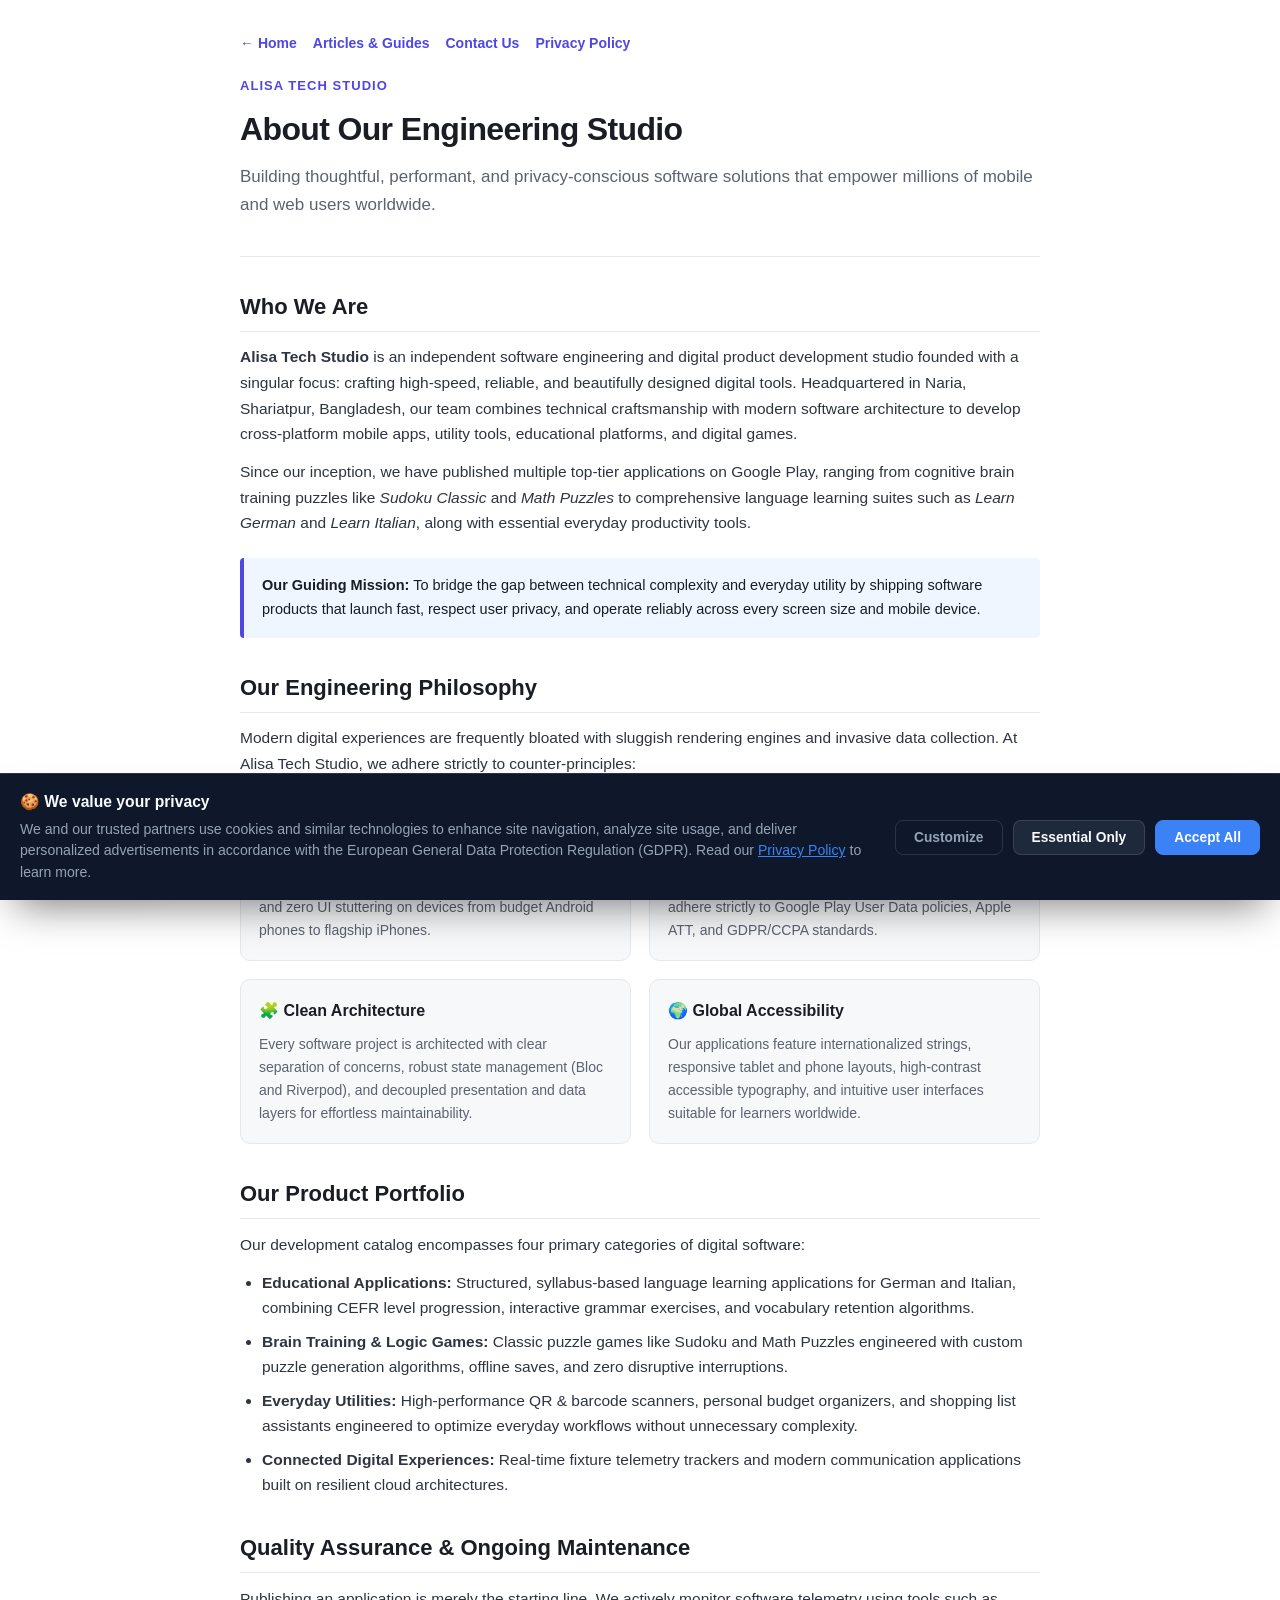
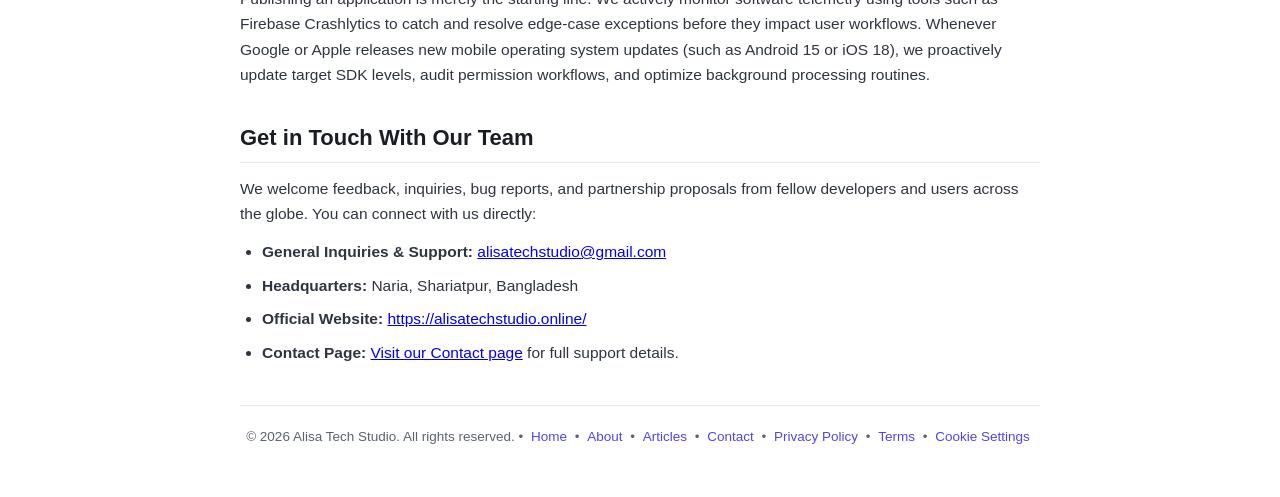
==== about.html @ e1cb628a "fix(consent): unify GDPR cookie consent banner across all pages and remove legacy inline banner" ====
<!DOCTYPE html>
<html lang="en">
<head>
<meta charset="UTF-8">
<meta name="viewport" content="width=device-width, initial-scale=1.0">
<meta name="google-adsense-account" content="ca-pub-2862340185854650">

<!-- Primary SEO Meta Tags -->
<title>About Us | Alisa Tech Studio - Mobile App & Software Engineering</title>
<meta name="title" content="About Us | Alisa Tech Studio - Mobile App & Software Engineering">
<meta name="description" content="Learn about Alisa Tech Studio, our mission, engineering philosophy, and the team building high-performance Flutter mobile apps, games, and web software.">
<meta name="keywords" content="Alisa Tech Studio, About Alisa Tech Studio, mobile app developers, Flutter engineering, software development company, app development team">
<meta name="author" content="Alisa Tech Studio">
<meta name="robots" content="index, follow">
<link rel="canonical" href="https://alisatechstudio.online/about.html">
<link rel="icon" href="/favicon.ico" sizes="48x48">
<link rel="icon" type="image/png" sizes="48x48" href="/favicon-48x48.png">
<link rel="icon" type="image/png" sizes="192x192" href="/assets/icons/site-icon-192.png">
<link rel="icon" type="image/png" sizes="32x32" href="/favicon-32x32.png">
<link rel="apple-touch-icon" sizes="180x180" href="/apple-touch-icon.png">
<link rel="shortcut icon" href="/favicon.ico">
<link rel="manifest" href="/site.webmanifest">

<!-- Open Graph / Facebook -->
<meta property="og:type" content="website">
<meta property="og:url" content="https://alisatechstudio.online/about.html">
<meta property="og:title" content="About Us | Alisa Tech Studio">
<meta property="og:description" content="Discover how Alisa Tech Studio crafts modern, responsive, high-performance digital experiences across iOS, Android, and web.">
<meta property="og:site_name" content="Alisa Tech Studio">
<meta property="og:image" content="https://alisatechstudio.online/assets/icons/alisa-brand-logo.png">

<!-- Google AdSense (Lazy-loaded on user interaction for peak performance & 100 Best Practices) -->
<script>
  (function() {
    var adsLoaded = false;
    function loadAdSense() {
      if (adsLoaded) return;
      adsLoaded = true;
      ['scroll', 'mousemove', 'touchstart', 'click', 'keydown'].forEach(function(e) {
        window.removeEventListener(e, loadAdSense, { passive: true });
      });
      var script = document.createElement('script');
      script.async = true;
      script.src = 'https://pagead2.googlesyndication.com/pagead/js/adsbygoogle.js?client=ca-pub-2862340185854650';
      script.crossOrigin = 'anonymous';
      document.head.appendChild(script);
    }
    ['scroll', 'mousemove', 'touchstart', 'click', 'keydown'].forEach(function(e) {
      window.addEventListener(e, loadAdSense, { passive: true, once: true });
    });
    window.addEventListener('load', function() {
      setTimeout(loadAdSense, 6000);
    });
  })();
</script>

<!-- Google Consent Mode v2 & GDPR Consent Manager -->
<script>
  window.GDPR_CONSENT_CONFIG = {
    privacyUrl: 'privacy_policy.html',
    gaMeasurementId: 'G-4DVT6RT8QP'
  };
</script>
<script src="js/gdpr-consent.js"></script>
<!-- Google tag (gtag.js) -->
<script async src="https://www.googletagmanager.com/gtag/js?id=G-4DVT6RT8QP"></script>
<script>
  gtag('js', new Date());
  gtag('config', 'G-4DVT6RT8QP');
</script>

<!-- Microsoft Clarity (Deferred & Consent V2 Integrated) -->
<script type="text/javascript">
  (function(c,l,a,r,i,t,y){
    c[a]=c[a]||function(){(c[a].q=c[a].q||[]).push(arguments)};
    var currentConsent = localStorage.getItem('ats_cookie_consent') === 'accepted' ? 'granted' : 'denied';
    c[a]('consentv2', {
      ad_Storage: currentConsent,
      analytics_Storage: currentConsent
    });
    c[a]('consent', currentConsent === 'granted');
    function loadClarity() {
      if (c[a].__loaded) return;
      c[a].__loaded = true;
      t=l.createElement(r);t.async=1;t.src="https://www.clarity.ms/tag/"+i;
      y=l.getElementsByTagName(r)[0];y.parentNode.insertBefore(t,y);
    }
    if (document.readyState === 'complete') {
      loadClarity();
    } else {
      window.addEventListener('load', loadClarity);
    }
  })(window, document, "clarity", "script", "yv2r38db10");
</script>

<style>
  :root {
    --ink: #1a1d23;
    --muted: #5b6270;
    --accent: #4f46e5;
    --accent-hover: #4338ca;
    --line: #e6e8ec;
    --bg-soft: #f7f8fa;
    --bg-callout: #eff6ff;
    --callout-border: #bfdbfe;
  }
  * { box-sizing: border-box; }
  body {
    margin: 0;
    font-family: -apple-system, BlinkMacSystemFont, "Segoe UI", Roboto, Helvetica, Arial, sans-serif;
    color: var(--ink);
    line-height: 1.65;
    background: #fff;
  }
  .wrap {
    max-width: 840px;
    margin: 0 auto;
    padding: 32px 20px 48px;
  }
  .back-nav {
    margin-bottom: 20px;
    display: flex;
    gap: 16px;
    flex-wrap: wrap;
    font-size: 14px;
    font-weight: 600;
  }
  .back-nav a {
    color: var(--accent);
    text-decoration: none;
  }
  .back-nav a:hover {
    text-decoration: underline;
  }
  header.hero {
    border-bottom: 1px solid var(--line);
    padding-bottom: 18px;
    margin-bottom: 24px;
  }
  header.hero .brand {
    font-size: 13px;
    letter-spacing: 0.08em;
    text-transform: uppercase;
    color: var(--accent);
    font-weight: 700;
    margin-bottom: 6px;
  }
  h1 {
    font-size: 32px;
    margin: 0 0 8px;
    letter-spacing: -0.02em;
    color: var(--ink);
  }
  .lead {
    font-size: 17px;
    color: var(--muted);
    line-height: 1.6;
    margin-bottom: 20px;
  }
  h2 {
    font-size: 22px;
    margin: 32px 0 12px;
    border-bottom: 1px solid var(--line);
    padding-bottom: 6px;
    color: var(--ink);
  }
  h3 {
    font-size: 18px;
    margin: 20px 0 8px;
    color: #2e3440;
  }
  p, li {
    color: #2e3440;
    font-size: 15.5px;
  }
  p {
    margin: 0.8em 0;
  }
  ul {
    padding-left: 22px;
    margin: 8px 0 16px;
  }
  li {
    margin-bottom: 8px;
  }
  .callout {
    background: var(--bg-callout);
    border-left: 4px solid var(--accent);
    padding: 16px 18px;
    border-radius: 4px;
    margin: 22px 0;
    font-size: 14.5px;
  }
  .grid-2 {
    display: grid;
    grid-template-columns: 1fr 1fr;
    gap: 18px;
    margin: 20px 0;
  }
  @media (max-width: 640px) {
    .grid-2 {
      grid-template-columns: 1fr;
    }
  }
  .feature-box {
    background: var(--bg-soft);
    border: 1px solid var(--line);
    border-radius: 10px;
    padding: 18px;
  }
  .feature-box h4 {
    margin: 0 0 8px;
    font-size: 16px;
    color: var(--ink);
  }
  .feature-box p {
    margin: 0;
    font-size: 14px;
    color: var(--muted);
  }

  footer {
    border-top: 1px solid var(--line);
    margin-top: 40px;
    padding-top: 20px;
    color: var(--muted);
    font-size: 13.5px;
    text-align: center;
  }
  footer a {
    color: var(--accent);
    margin: 0 4px;
    text-decoration: none;
  }
  footer a:hover {
    text-decoration: underline;
  }

  /* Cookie Banner */
  .cookie-banner {
    display: none;
    position: fixed;
    bottom: 0;
    left: 0;
    right: 0;
    background: #0f172a;
    color: #f8fafc;
    padding: 16px 20px;
    box-shadow: 0 -4px 20px rgba(0, 0, 0, 0.25);
    z-index: 9999;
  }
  .cookie-banner-content {
    max-width: 1000px;
    margin: 0 auto;
    display: flex;
    align-items: center;
    justify-content: space-between;
    gap: 20px;
    flex-wrap: wrap;
  }
  .cookie-banner-text {
    flex: 1 1 500px;
    font-size: 13.5px;
  }
  .cookie-banner-text strong {
    color: #fff;
    display: block;
    margin-bottom: 4px;
  }
  .cookie-banner-text p {
    color: #cbd5e1;
    margin: 0;
  }
  .cookie-banner-text a {
    color: #818cf8;
    text-decoration: underline;
  }
  .cookie-banner-actions {
    display: flex;
    gap: 10px;
  }
  .cookie-btn {
    padding: 8px 16px;
    border-radius: 6px;
    font-size: 13px;
    font-weight: 600;
    cursor: pointer;
    border: none;
  }
  .cookie-btn-primary {
    background: #4f46e5;
    color: white;
  }
  .cookie-btn-secondary {
    background: #334155;
    color: #f1f5f9;
  }
</style>
</head>
<body>
<div class="wrap">
  <div class="back-nav">
    <a href="/">&larr; Home</a>
    <a href="articles.html">Articles &amp; Guides</a>
    <a href="contact.html">Contact Us</a>
    <a href="privacy_policy.html">Privacy Policy</a>
  </div>

  <header class="hero">
    <div class="brand">Alisa Tech Studio</div>
    <h1>About Our Engineering Studio</h1>
    <div class="lead">Building thoughtful, performant, and privacy-conscious software solutions that empower millions of mobile and web users worldwide.</div>
  </header>

  <main>
  <h2>Who We Are</h2>
  <p>
    <strong>Alisa Tech Studio</strong> is an independent software engineering and digital product development studio founded with a singular focus: crafting high-speed, reliable, and beautifully designed digital tools. Headquartered in Naria, Shariatpur, Bangladesh, our team combines technical craftsmanship with modern software architecture to develop cross-platform mobile apps, utility tools, educational platforms, and digital games.
  </p>
  <p>
    Since our inception, we have published multiple top-tier applications on Google Play, ranging from cognitive brain training puzzles like <em>Sudoku Classic</em> and <em>Math Puzzles</em> to comprehensive language learning suites such as <em>Learn German</em> and <em>Learn Italian</em>, along with essential everyday productivity tools.
  </p>

  <div class="callout">
    <strong>Our Guiding Mission:</strong> To bridge the gap between technical complexity and everyday utility by shipping software products that launch fast, respect user privacy, and operate reliably across every screen size and mobile device.
  </div>

  <h2>Our Engineering Philosophy</h2>
  <p>
    Modern digital experiences are frequently bloated with sluggish rendering engines and invasive data collection. At Alisa Tech Studio, we adhere strictly to counter-principles:
  </p>

  <div class="grid-2">
    <div class="feature-box">
      <h4>⚡ 60fps &amp; 120fps Smooth Performance</h4>
      <p>We leverage Google's Flutter framework with Dart to deliver silky smooth transitions, minimal cold-start times, and zero UI stuttering on devices from budget Android phones to flagship iPhones.</p>
    </div>
    <div class="feature-box">
      <h4>🔒 Privacy-First Design</h4>
      <p>We believe user privacy is an inviolable right. Our applications request minimal runtime permissions and adhere strictly to Google Play User Data policies, Apple ATT, and GDPR/CCPA standards.</p>
    </div>
    <div class="feature-box">
      <h4>🧩 Clean Architecture</h4>
      <p>Every software project is architected with clear separation of concerns, robust state management (Bloc and Riverpod), and decoupled presentation and data layers for effortless maintainability.</p>
    </div>
    <div class="feature-box">
      <h4>🌍 Global Accessibility</h4>
      <p>Our applications feature internationalized strings, responsive tablet and phone layouts, high-contrast accessible typography, and intuitive user interfaces suitable for learners worldwide.</p>
    </div>
  </div>

  <h2>Our Product Portfolio</h2>
  <p>
    Our development catalog encompasses four primary categories of digital software:
  </p>
  <ul>
    <li><strong>Educational Applications:</strong> Structured, syllabus-based language learning applications for German and Italian, combining CEFR level progression, interactive grammar exercises, and vocabulary retention algorithms.</li>
    <li><strong>Brain Training &amp; Logic Games:</strong> Classic puzzle games like Sudoku and Math Puzzles engineered with custom puzzle generation algorithms, offline saves, and zero disruptive interruptions.</li>
    <li><strong>Everyday Utilities:</strong> High-performance QR &amp; barcode scanners, personal budget organizers, and shopping list assistants engineered to optimize everyday workflows without unnecessary complexity.</li>
    <li><strong>Connected Digital Experiences:</strong> Real-time fixture telemetry trackers and modern communication applications built on resilient cloud architectures.</li>
  </ul>


  <h2>Quality Assurance &amp; Ongoing Maintenance</h2>
  <p>
    Publishing an application is merely the starting line. We actively monitor software telemetry using tools such as Firebase Crashlytics to catch and resolve edge-case exceptions before they impact user workflows. Whenever Google or Apple releases new mobile operating system updates (such as Android 15 or iOS 18), we proactively update target SDK levels, audit permission workflows, and optimize background processing routines.
  </p>

  <h2>Get in Touch With Our Team</h2>
  <p>
    We welcome feedback, inquiries, bug reports, and partnership proposals from fellow developers and users across the globe. You can connect with us directly:
  </p>
  <ul>
    <li><strong>General Inquiries &amp; Support:</strong> <a href="mailto:alisatechstudio@gmail.com">alisatechstudio@gmail.com</a></li>
    <li><strong>Headquarters:</strong> Naria, Shariatpur, Bangladesh</li>
    <li><strong>Official Website:</strong> <a href="https://alisatechstudio.online/">https://alisatechstudio.online/</a></li>
    <li><strong>Contact Page:</strong> <a href="contact.html">Visit our Contact page</a> for full support details.</li>
  </ul>

  </main>

  <footer>
    &copy; 2026 Alisa Tech Studio. All rights reserved. &bull;
    <a href="/">Home</a> &bull;
    <a href="about.html">About</a> &bull;
    <a href="articles.html">Articles</a> &bull;
    <a href="contact.html">Contact</a> &bull;
    <a href="privacy_policy.html">Privacy Policy</a> &bull;
    <a href="terms.html">Terms</a> &bull;
    <a href="#cookie-settings" data-open-cookie-settings>Cookie Settings</a>
  </footer>
</div>
</body>
</html>
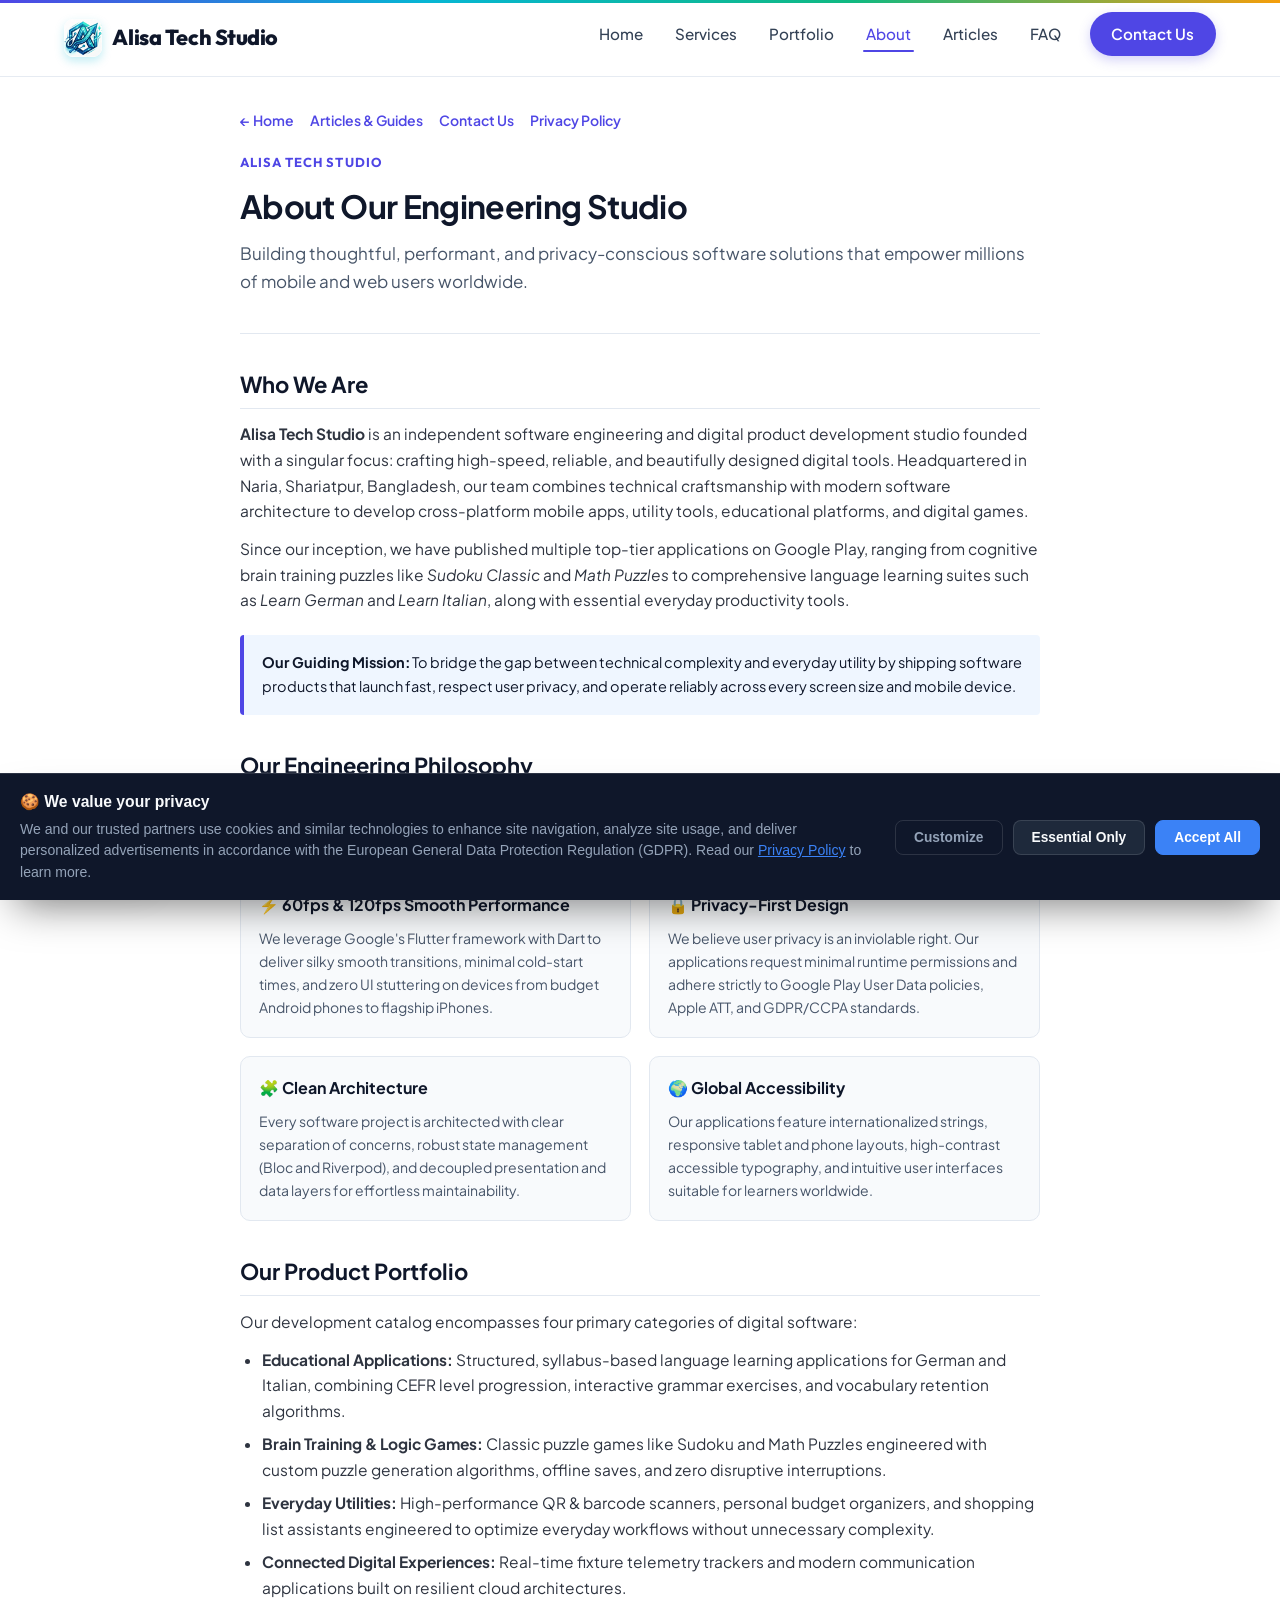
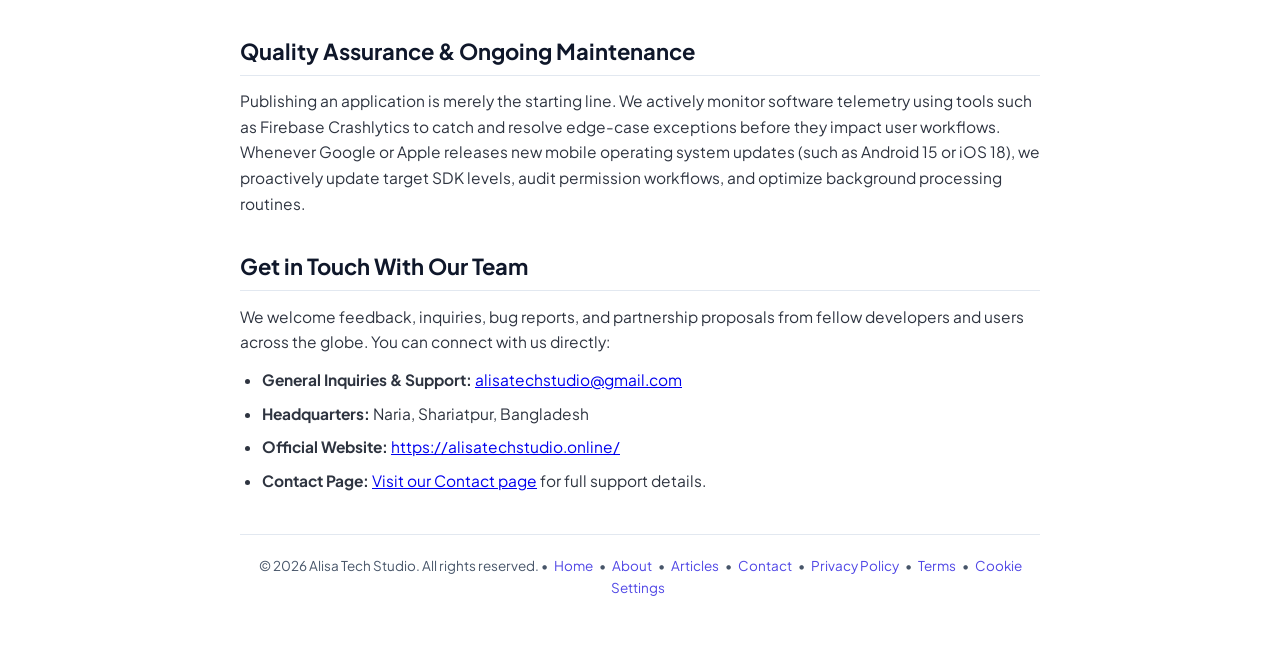
==== commit f75877fe: "feat(navigation): add unified main site header across about, articles, contact, privacy, and terms p" ====
--- a/about.html
+++ b/about.html
@@ -21,6 +21,11 @@
 <link rel="shortcut icon" href="/favicon.ico">
 <link rel="manifest" href="/site.webmanifest">
 
+<!-- Google Fonts -->
+<link rel="preconnect" href="https://fonts.googleapis.com">
+<link rel="preconnect" href="https://fonts.gstatic.com" crossorigin>
+<link rel="stylesheet" href="https://fonts.googleapis.com/css2?family=Outfit:wght@400;500;600;700;800&family=Plus+Jakarta+Sans:wght@400;500;600;700&display=optional">
+
 <!-- Open Graph / Facebook -->
 <meta property="og:type" content="website">
 <meta property="og:url" content="https://alisatechstudio.online/about.html">
@@ -93,29 +98,364 @@
   })(window, document, "clarity", "script", "yv2r38db10");
 </script>
 
+<!-- Schema.org Rich Structured Data (AboutPage, BreadcrumbList, FAQPage for PAA & AI Search) -->
+<script type="application/ld+json">
+{
+  "@context": "https://schema.org",
+  "@graph": [
+    {
+      "@type": "AboutPage",
+      "@id": "https://alisatechstudio.online/about.html#aboutpage",
+      "url": "https://alisatechstudio.online/about.html",
+      "name": "About Us | Alisa Tech Studio",
+      "description": "Learn about Alisa Tech Studio, our mission, engineering philosophy, and the team building high-performance Flutter mobile apps, games, and web software.",
+      "breadcrumb": {
+        "@type": "BreadcrumbList",
+        "itemListElement": [
+          {
+            "@type": "ListItem",
+            "position": 1,
+            "name": "Home",
+            "item": "https://alisatechstudio.online/"
+          },
+          {
+            "@type": "ListItem",
+            "position": 2,
+            "name": "About Us",
+            "item": "https://alisatechstudio.online/about.html"
+          }
+        ]
+      },
+      "mainEntity": {
+        "@type": "Organization",
+        "@id": "https://alisatechstudio.online/#organization",
+        "name": "Alisa Tech Studio",
+        "url": "https://alisatechstudio.online/",
+        "logo": "https://alisatechstudio.online/assets/icons/alisa-brand-logo.png",
+        "address": {
+          "@type": "PostalAddress",
+          "addressLocality": "Naria",
+          "addressRegion": "Shariatpur",
+          "addressCountry": "BD"
+        },
+        "sameAs": [
+          "https://github.com/alisatechstudio",
+          "https://play.google.com/store/apps/developer?id=Alisa+Tech+Studio"
+        ]
+      }
+    },
+    {
+      "@type": "FAQPage",
+      "@id": "https://alisatechstudio.online/about.html#faq",
+      "mainEntity": [
+        {
+          "@type": "Question",
+          "name": "What is Alisa Tech Studio?",
+          "acceptedAnswer": {
+            "@type": "Answer",
+            "text": "Alisa Tech Studio is an independent mobile application and web software development studio dedicated to building high-performance Flutter apps, cognitive puzzle games, and educational tools."
+          }
+        },
+        {
+          "@type": "Question",
+          "name": "What technologies does Alisa Tech Studio specialize in?",
+          "acceptedAnswer": {
+            "@type": "Answer",
+            "text": "We specialize in Flutter and Dart for cross-platform iOS and Android applications, native graphics rendering pipelines (120 FPS), Firebase cloud backends, SQLite local storage, and modern web architectures."
+          }
+        },
+        {
+          "@type": "Question",
+          "name": "Where is Alisa Tech Studio located?",
+          "acceptedAnswer": {
+            "@type": "Answer",
+            "text": "Alisa Tech Studio is headquartered in Naria, Shariatpur, Bangladesh, and serves users and development partners globally."
+          }
+        }
+      ]
+    }
+  ]
+}
+</script>
+
 <style>
   :root {
-    --ink: #1a1d23;
-    --muted: #5b6270;
+    --ink: #0f172a;
+    --muted: #475569;
     --accent: #4f46e5;
     --accent-hover: #4338ca;
-    --line: #e6e8ec;
-    --bg-soft: #f7f8fa;
+    --line: #e2e8f0;
+    --bg-soft: #f8fafc;
     --bg-callout: #eff6ff;
     --callout-border: #bfdbfe;
   }
   * { box-sizing: border-box; }
   body {
     margin: 0;
-    font-family: -apple-system, BlinkMacSystemFont, "Segoe UI", Roboto, Helvetica, Arial, sans-serif;
+    font-family: 'Plus Jakarta Sans', -apple-system, BlinkMacSystemFont, "Segoe UI", Roboto, Helvetica, Arial, sans-serif;
     color: var(--ink);
     line-height: 1.65;
     background: #fff;
   }
+
+  /* Accessibility: Skip Link */
+  .skip-link {
+    position: absolute;
+    top: -100px;
+    left: 1rem;
+    background: #4f46e5;
+    color: #ffffff;
+    padding: 0.6rem 1.2rem;
+    border-radius: 8px;
+    font-weight: 600;
+    font-size: 0.9rem;
+    z-index: 9999;
+    transition: top 0.2s ease;
+    text-decoration: none;
+  }
+  .skip-link:focus {
+    top: 1rem;
+  }
+
+  /* Top Animated Accent Bar */
+  .top-accent-bar {
+    position: fixed;
+    top: 0;
+    left: 0;
+    width: 200%;
+    height: 3px;
+    background: linear-gradient(90deg, #4f46e5, #06b6d4, #10b981, #f59e0b, #ec4899, #8b5cf6, #4f46e5);
+    animation: rainbowBar 8s linear infinite;
+    z-index: 9999;
+    pointer-events: none;
+  }
+  @keyframes rainbowBar {
+    0% { transform: translateX(0); }
+    100% { transform: translateX(-50%); }
+  }
+
+  /* --- Main Site Header & Navigation --- */
+  header.site-header {
+    position: sticky;
+    top: 0;
+    z-index: 1000;
+    background: rgba(255, 255, 255, 0.92);
+    backdrop-filter: blur(14px);
+    -webkit-backdrop-filter: blur(14px);
+    border-bottom: 1px solid rgba(226, 232, 240, 0.85);
+    transition: all 0.3s ease;
+    width: 100%;
+  }
+
+  .nav-container-wrapper {
+    max-width: 1200px;
+    margin: 0 auto;
+    padding: 0 1.5rem;
+    display: flex;
+    justify-content: space-between;
+    align-items: center;
+    height: 76px;
+  }
+
+  .site-logo {
+    display: flex;
+    align-items: center;
+    gap: 0.65rem;
+    font-family: 'Outfit', sans-serif;
+    font-size: 1.35rem;
+    font-weight: 800;
+    color: #0f172a;
+    letter-spacing: -0.02em;
+    text-decoration: none;
+  }
+
+  .site-logo img {
+    border-radius: 9px;
+    object-fit: contain;
+    box-shadow: 0 4px 10px rgba(6, 182, 212, 0.25);
+  }
+
+  .main-nav {
+    display: flex;
+    align-items: center;
+  }
+
+  .nav-links {
+    display: flex;
+    align-items: center;
+    list-style: none;
+    gap: 1.6rem;
+    margin: 0;
+    padding: 0;
+  }
+
+  .nav-links a {
+    font-size: 0.95rem;
+    font-weight: 500;
+    color: #334155;
+    padding: 0.4rem 0.2rem;
+    position: relative;
+    text-decoration: none;
+    transition: color 0.2s ease;
+  }
+
+  .nav-links a:hover,
+  .nav-links a.active {
+    color: #4f46e5;
+  }
+
+  .nav-links a::after {
+    content: '';
+    position: absolute;
+    bottom: -2px;
+    left: 0;
+    width: 0;
+    height: 2px;
+    background: #4f46e5;
+    transition: width 0.25s ease;
+    border-radius: 2px;
+  }
+
+  .nav-links a:hover::after,
+  .nav-links a.active::after {
+    width: 100%;
+  }
+
+  .nav-btn {
+    background: #4f46e5;
+    color: white !important;
+    padding: 0.62rem 1.35rem !important;
+    border-radius: 9999px;
+    font-weight: 600 !important;
+    box-shadow: 0 4px 12px rgba(79, 70, 229, 0.25);
+    transition: all 0.25s ease !important;
+    display: inline-flex;
+    align-items: center;
+    justify-content: center;
+  }
+
+  .nav-btn:hover {
+    background: #4338ca !important;
+    transform: translateY(-2px);
+    box-shadow: 0 6px 16px rgba(79, 70, 229, 0.35);
+  }
+
+  .nav-btn::after {
+    display: none !important;
+  }
+
+  .menu-toggle {
+    display: none;
+    background: none;
+    border: none;
+    width: 42px;
+    height: 42px;
+    padding: 10px 8px;
+    cursor: pointer;
+    border-radius: 8px;
+    transition: background 0.2s ease;
+  }
+
+  .menu-toggle:hover {
+    background: rgba(0, 0, 0, 0.05);
+  }
+
+  .menu-toggle:focus-visible {
+    outline: 2px solid #4f46e5;
+    outline-offset: 2px;
+  }
+
+  .hamburger-icon {
+    display: flex;
+    flex-direction: column;
+    justify-content: space-between;
+    width: 24px;
+    height: 18px;
+  }
+
+  .hamburger-bar {
+    display: block;
+    width: 100%;
+    height: 2.2px;
+    background-color: #0f172a;
+    border-radius: 2px;
+    transition: transform 0.25s ease, opacity 0.2s ease;
+  }
+
+  .menu-toggle[aria-expanded="true"] .hamburger-bar:nth-child(1) {
+    transform: translateY(8px) rotate(45deg);
+  }
+
+  .menu-toggle[aria-expanded="true"] .hamburger-bar:nth-child(2) {
+    opacity: 0;
+  }
+
+  .menu-toggle[aria-expanded="true"] .hamburger-bar:nth-child(3) {
+    transform: translateY(-8px) rotate(-45deg);
+  }
+
+  @media (max-width: 880px) {
+    .menu-toggle {
+      display: flex;
+      align-items: center;
+      justify-content: center;
+    }
+
+    .main-nav {
+      display: none;
+      position: absolute;
+      top: 76px;
+      left: 0;
+      right: 0;
+      background: rgba(255, 255, 255, 0.98);
+      backdrop-filter: blur(16px);
+      -webkit-backdrop-filter: blur(16px);
+      border-bottom: 1px solid #e2e8f0;
+      box-shadow: 0 16px 30px rgba(0, 0, 0, 0.08);
+      padding: 1.5rem 2rem;
+    }
+
+    .main-nav.active {
+      display: block;
+    }
+
+    .nav-links {
+      flex-direction: column;
+      align-items: stretch;
+      gap: 1rem;
+    }
+
+    .nav-links a {
+      padding: 0.6rem 0.4rem;
+      font-size: 1.05rem;
+      font-weight: 600;
+    }
+
+    .nav-links .nav-btn {
+      text-align: center;
+      margin-top: 0.5rem;
+      display: block;
+    }
+  }
+
   .wrap {
     max-width: 840px;
     margin: 0 auto;
     padding: 32px 20px 48px;
+  }
+  .page-hero {
+    border-bottom: 1px solid var(--line);
+    padding-bottom: 18px;
+    margin-bottom: 24px;
+  }
+  .page-hero .brand {
+    font-size: 13px;
+    letter-spacing: 0.08em;
+    text-transform: uppercase;
+    color: var(--accent);
+    font-weight: 700;
+    margin-bottom: 6px;
+    font-family: 'Outfit', sans-serif;
   }
   .back-nav {
     margin-bottom: 20px;
@@ -132,19 +472,7 @@
   .back-nav a:hover {
     text-decoration: underline;
   }
-  header.hero {
-    border-bottom: 1px solid var(--line);
-    padding-bottom: 18px;
-    margin-bottom: 24px;
-  }
-  header.hero .brand {
-    font-size: 13px;
-    letter-spacing: 0.08em;
-    text-transform: uppercase;
-    color: var(--accent);
-    font-weight: 700;
-    margin-bottom: 6px;
-  }
+
   h1 {
     font-size: 32px;
     margin: 0 0 8px;
@@ -298,19 +626,52 @@
 </style>
 </head>
 <body>
-<div class="wrap">
-  <div class="back-nav">
-    <a href="/">&larr; Home</a>
-    <a href="articles.html">Articles &amp; Guides</a>
-    <a href="contact.html">Contact Us</a>
-    <a href="privacy_policy.html">Privacy Policy</a>
-  </div>
-
-  <header class="hero">
-    <div class="brand">Alisa Tech Studio</div>
-    <h1>About Our Engineering Studio</h1>
-    <div class="lead">Building thoughtful, performant, and privacy-conscious software solutions that empower millions of mobile and web users worldwide.</div>
+  <!-- Skip Link for Keyboard Accessibility -->
+  <a href="#main-content" class="skip-link">Skip to main content</a>
+
+  <div class="top-accent-bar" aria-hidden="true"></div>
+
+  <!-- Main Site Header -->
+  <header class="site-header" id="siteHeader">
+    <div class="nav-container-wrapper">
+      <a href="index.html#home" class="site-logo" aria-label="Alisa Tech Studio Homepage">
+        <img src="assets/icons/site-icon.png" alt="Alisa Tech Studio Logo" width="38" height="38">
+        <span>Alisa Tech Studio</span>
+      </a>
+      <button class="menu-toggle" id="menuToggle" aria-label="Toggle Navigation Menu" aria-expanded="false" aria-controls="mainNav">
+        <span class="hamburger-icon" aria-hidden="true">
+          <span class="hamburger-bar"></span>
+          <span class="hamburger-bar"></span>
+          <span class="hamburger-bar"></span>
+        </span>
+      </button>
+      <nav class="main-nav" id="mainNav" aria-label="Primary Navigation">
+        <ul class="nav-links" id="navLinks">
+          <li><a href="index.html#home" class="nav-item">Home</a></li>
+          <li><a href="index.html#services" class="nav-item">Services</a></li>
+          <li><a href="index.html#apps" class="nav-item">Portfolio</a></li>
+          <li><a href="about.html" class="nav-item active">About</a></li>
+          <li><a href="articles.html" class="nav-item">Articles</a></li>
+          <li><a href="index.html#faq" class="nav-item">FAQ</a></li>
+          <li><a href="contact.html" class="nav-item nav-btn">Contact Us</a></li>
+        </ul>
+      </nav>
+    </div>
   </header>
+
+  <div class="wrap" id="main-content">
+    <div class="back-nav">
+      <a href="index.html">&larr; Home</a>
+      <a href="articles.html">Articles &amp; Guides</a>
+      <a href="contact.html">Contact Us</a>
+      <a href="privacy_policy.html">Privacy Policy</a>
+    </div>
+
+    <header class="page-hero">
+      <div class="brand">Alisa Tech Studio</div>
+      <h1>About Our Engineering Studio</h1>
+      <div class="lead">Building thoughtful, performant, and privacy-conscious software solutions that empower millions of mobile and web users worldwide.</div>
+    </header>
 
   <main>
   <h2>Who We Are</h2>
@@ -381,7 +742,7 @@
 
   <footer>
     &copy; 2026 Alisa Tech Studio. All rights reserved. &bull;
-    <a href="/">Home</a> &bull;
+    <a href="index.html">Home</a> &bull;
     <a href="about.html">About</a> &bull;
     <a href="articles.html">Articles</a> &bull;
     <a href="contact.html">Contact</a> &bull;
@@ -390,5 +751,49 @@
     <a href="#cookie-settings" data-open-cookie-settings>Cookie Settings</a>
   </footer>
 </div>
+
+<script>
+  // Mobile Navigation Toggle
+  const menuToggle = document.getElementById('menuToggle');
+  const mainNav = document.getElementById('mainNav');
+  const navLinks = document.getElementById('navLinks');
+
+  if (menuToggle && mainNav && navLinks) {
+    function setNavOpen(isOpen) {
+      menuToggle.setAttribute('aria-expanded', isOpen ? 'true' : 'false');
+      if (isOpen) {
+        mainNav.classList.add('active');
+      } else {
+        mainNav.classList.remove('active');
+      }
+    }
+
+    menuToggle.addEventListener('click', (e) => {
+      e.stopPropagation();
+      const isOpen = menuToggle.getAttribute('aria-expanded') === 'true';
+      setNavOpen(!isOpen);
+    });
+
+    navLinks.querySelectorAll('a').forEach(link => {
+      link.addEventListener('click', () => {
+        setNavOpen(false);
+      });
+    });
+
+    document.addEventListener('click', (e) => {
+      const header = document.getElementById('siteHeader');
+      if (header && !header.contains(e.target)) {
+        setNavOpen(false);
+      }
+    });
+
+    document.addEventListener('keydown', (e) => {
+      if (e.key === 'Escape' && menuToggle.getAttribute('aria-expanded') === 'true') {
+        setNavOpen(false);
+        menuToggle.focus();
+      }
+    });
+  }
+</script>
 </body>
 </html>
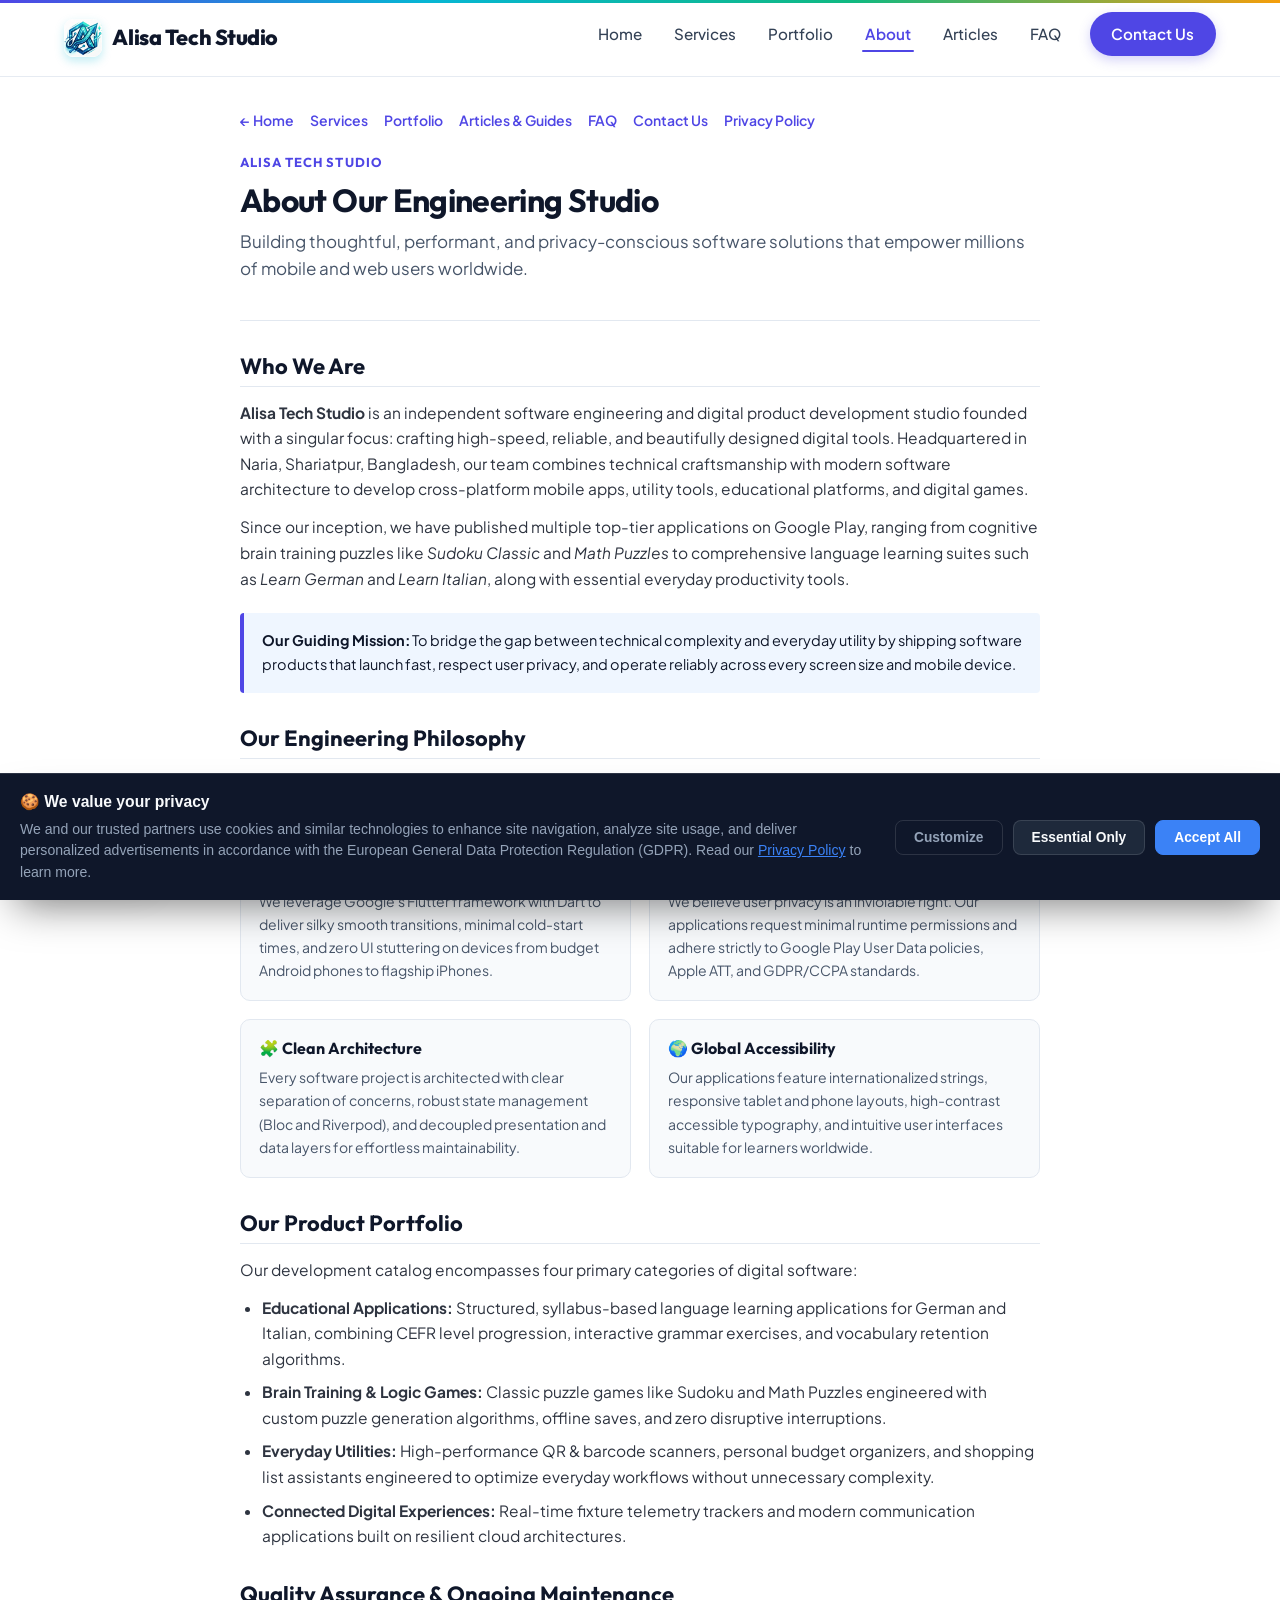
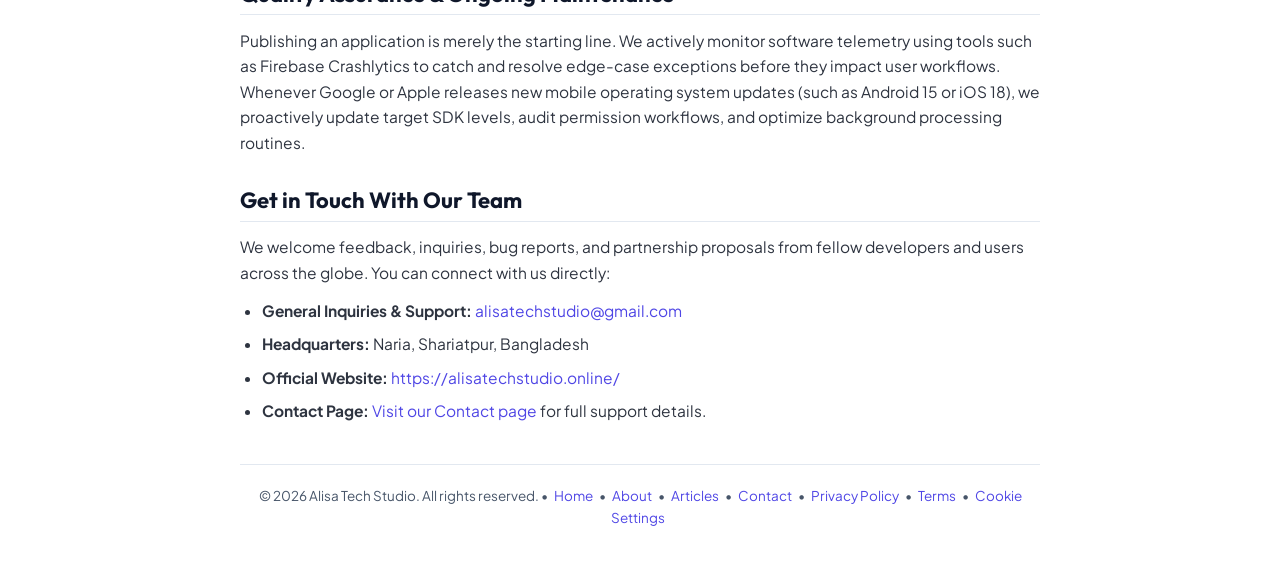
==== commit 7d120524: "Convert website to true multi-page architecture with unified common header, services, portfolio, and" ====
--- a/about.html
+++ b/about.html
@@ -25,6 +25,7 @@
 <link rel="preconnect" href="https://fonts.googleapis.com">
 <link rel="preconnect" href="https://fonts.gstatic.com" crossorigin>
 <link rel="stylesheet" href="https://fonts.googleapis.com/css2?family=Outfit:wght@400;500;600;700;800&family=Plus+Jakarta+Sans:wght@400;500;600;700&display=optional">
+<link rel="stylesheet" href="css/common.css">
 
 <!-- Open Graph / Facebook -->
 <meta property="og:type" content="website">
@@ -634,7 +635,7 @@
   <!-- Main Site Header -->
   <header class="site-header" id="siteHeader">
     <div class="nav-container-wrapper">
-      <a href="index.html#home" class="site-logo" aria-label="Alisa Tech Studio Homepage">
+      <a href="index.html" class="site-logo" aria-label="Alisa Tech Studio Homepage">
         <img src="assets/icons/site-icon.png" alt="Alisa Tech Studio Logo" width="38" height="38">
         <span>Alisa Tech Studio</span>
       </a>
@@ -647,13 +648,13 @@
       </button>
       <nav class="main-nav" id="mainNav" aria-label="Primary Navigation">
         <ul class="nav-links" id="navLinks">
-          <li><a href="index.html#home" class="nav-item">Home</a></li>
-          <li><a href="index.html#services" class="nav-item">Services</a></li>
-          <li><a href="index.html#apps" class="nav-item">Portfolio</a></li>
-          <li><a href="about.html" class="nav-item active">About</a></li>
-          <li><a href="articles.html" class="nav-item">Articles</a></li>
-          <li><a href="index.html#faq" class="nav-item">FAQ</a></li>
-          <li><a href="contact.html" class="nav-item nav-btn">Contact Us</a></li>
+          <li><a href="index.html" class="nav-item" data-nav="home">Home</a></li>
+          <li><a href="services.html" class="nav-item" data-nav="services">Services</a></li>
+          <li><a href="portfolio.html" class="nav-item" data-nav="portfolio">Portfolio</a></li>
+          <li><a href="about.html" class="nav-item active" data-nav="about">About</a></li>
+          <li><a href="articles.html" class="nav-item" data-nav="articles">Articles</a></li>
+          <li><a href="faq.html" class="nav-item" data-nav="faq">FAQ</a></li>
+          <li><a href="contact.html" class="nav-item nav-btn" data-nav="contact">Contact Us</a></li>
         </ul>
       </nav>
     </div>
@@ -662,7 +663,10 @@
   <div class="wrap" id="main-content">
     <div class="back-nav">
       <a href="index.html">&larr; Home</a>
+      <a href="services.html">Services</a>
+      <a href="portfolio.html">Portfolio</a>
       <a href="articles.html">Articles &amp; Guides</a>
+      <a href="faq.html">FAQ</a>
       <a href="contact.html">Contact Us</a>
       <a href="privacy_policy.html">Privacy Policy</a>
     </div>
@@ -752,48 +756,6 @@
   </footer>
 </div>
 
-<script>
-  // Mobile Navigation Toggle
-  const menuToggle = document.getElementById('menuToggle');
-  const mainNav = document.getElementById('mainNav');
-  const navLinks = document.getElementById('navLinks');
-
-  if (menuToggle && mainNav && navLinks) {
-    function setNavOpen(isOpen) {
-      menuToggle.setAttribute('aria-expanded', isOpen ? 'true' : 'false');
-      if (isOpen) {
-        mainNav.classList.add('active');
-      } else {
-        mainNav.classList.remove('active');
-      }
-    }
-
-    menuToggle.addEventListener('click', (e) => {
-      e.stopPropagation();
-      const isOpen = menuToggle.getAttribute('aria-expanded') === 'true';
-      setNavOpen(!isOpen);
-    });
-
-    navLinks.querySelectorAll('a').forEach(link => {
-      link.addEventListener('click', () => {
-        setNavOpen(false);
-      });
-    });
-
-    document.addEventListener('click', (e) => {
-      const header = document.getElementById('siteHeader');
-      if (header && !header.contains(e.target)) {
-        setNavOpen(false);
-      }
-    });
-
-    document.addEventListener('keydown', (e) => {
-      if (e.key === 'Escape' && menuToggle.getAttribute('aria-expanded') === 'true') {
-        setNavOpen(false);
-        menuToggle.focus();
-      }
-    });
-  }
-</script>
+  <script src="js/site-header.js"></script>
 </body>
 </html>
--- a/css/common.css
+++ b/css/common.css
@@ -0,0 +1,990 @@
+/* ==========================================================================
+   Alisa Tech Studio - Common Unified Stylesheet
+   Design Tokens, Typography, Site Header & Navigation, Common Footer
+   ========================================================================== */
+
+:root {
+  --primary: #4f46e5;
+  --primary-hover: #4338ca;
+  --primary-light: #e0e7ff;
+  --secondary: #7c3aed;
+  --accent-cyan: #06b6d4;
+  --accent-teal: #0d9488;
+  --accent-pink: #ec4899;
+  --accent-purple: #a855f7;
+  --accent-amber: #f59e0b;
+  --accent-emerald: #10b981;
+  --accent-blue: #3b82f6;
+  --dark: #0f172a;
+  --dark-muted: #334155;
+  --body-text: #475569;
+  --bg-light: #f8fafc;
+  --bg-white: #ffffff;
+  --card-border: #e2e8f0;
+  --radius-sm: 8px;
+  --radius-md: 14px;
+  --radius-lg: 20px;
+  --radius-full: 9999px;
+  --shadow-subtle: 0 4px 6px -1px rgba(0, 0, 0, 0.05), 0 2px 4px -2px rgba(0, 0, 0, 0.05);
+  --shadow-card: 0 10px 25px -5px rgba(0, 0, 0, 0.05), 0 8px 10px -6px rgba(0, 0, 0, 0.03);
+  --shadow-hover: 0 20px 35px -10px rgba(79, 70, 229, 0.22);
+}
+
+* {
+  margin: 0;
+  padding: 0;
+  box-sizing: border-box;
+}
+
+html {
+  scroll-behavior: smooth;
+}
+
+body {
+  font-family: 'Plus Jakarta Sans', -apple-system, BlinkMacSystemFont, 'Segoe UI', Roboto, Helvetica, Arial, sans-serif;
+  line-height: 1.65;
+  color: var(--body-text);
+  background-color: var(--bg-light);
+  -webkit-font-smoothing: antialiased;
+}
+
+h1, h2, h3, h4, h5, h6, .brand-font {
+  font-family: 'Outfit', -apple-system, sans-serif;
+  color: var(--dark);
+  font-weight: 700;
+  line-height: 1.25;
+}
+
+a {
+  color: var(--primary);
+  text-decoration: none;
+  transition: all 0.25s ease;
+}
+
+.container {
+  max-width: 1200px;
+  margin: 0 auto;
+  padding: 0 1.5rem;
+}
+
+/* Accessibility: Skip Link */
+.skip-link {
+  position: absolute;
+  top: -100px;
+  left: 1rem;
+  background: var(--primary);
+  color: #ffffff;
+  padding: 0.6rem 1.2rem;
+  border-radius: var(--radius-sm);
+  font-weight: 600;
+  font-size: 0.9rem;
+  z-index: 9999;
+  transition: top 0.2s ease;
+  text-decoration: none;
+}
+
+.skip-link:focus {
+  top: 1rem;
+}
+
+/* Top Animated Rainbow Accent Bar */
+.top-accent-bar {
+  position: fixed;
+  top: 0;
+  left: 0;
+  width: 200%;
+  height: 3px;
+  background: linear-gradient(90deg, #4f46e5, #06b6d4, #10b981, #f59e0b, #ec4899, #8b5cf6, #4f46e5);
+  animation: rainbowBar 8s linear infinite;
+  z-index: 9999;
+  pointer-events: none;
+}
+
+@keyframes rainbowBar {
+  0% { transform: translateX(0); }
+  100% { transform: translateX(-50%); }
+}
+
+/* ==========================================================================
+   Header & Navigation (Universal Common Component)
+   ========================================================================== */
+
+header.site-header {
+  position: sticky;
+  top: 0;
+  z-index: 1000;
+  background: rgba(255, 255, 255, 0.92);
+  backdrop-filter: blur(14px);
+  -webkit-backdrop-filter: blur(14px);
+  border-bottom: 1px solid rgba(226, 232, 240, 0.85);
+  transition: all 0.3s ease;
+  width: 100%;
+}
+
+.nav-container-wrapper {
+  max-width: 1200px;
+  margin: 0 auto;
+  padding: 0 1.5rem;
+  display: flex;
+  justify-content: space-between;
+  align-items: center;
+  height: 76px;
+}
+
+.site-logo {
+  display: flex;
+  align-items: center;
+  gap: 0.65rem;
+  font-family: 'Outfit', sans-serif;
+  font-size: 1.35rem;
+  font-weight: 800;
+  color: var(--dark);
+  letter-spacing: -0.02em;
+  text-decoration: none;
+}
+
+.site-logo img {
+  border-radius: 9px;
+  object-fit: contain;
+  box-shadow: 0 4px 10px rgba(6, 182, 212, 0.25);
+  transition: transform 0.25s ease;
+}
+
+.site-logo:hover img {
+  transform: scale(1.05);
+}
+
+.main-nav {
+  display: flex;
+  align-items: center;
+}
+
+.nav-links {
+  display: flex;
+  align-items: center;
+  list-style: none;
+  gap: 1.6rem;
+  margin: 0;
+  padding: 0;
+}
+
+.nav-links a {
+  font-size: 0.95rem;
+  font-weight: 500;
+  color: var(--dark-muted);
+  padding: 0.4rem 0.2rem;
+  position: relative;
+  text-decoration: none;
+  transition: color 0.2s ease;
+}
+
+.nav-links a:hover,
+.nav-links a.active {
+  color: var(--primary);
+  font-weight: 600;
+}
+
+.nav-links a::after {
+  content: '';
+  position: absolute;
+  bottom: -2px;
+  left: 0;
+  width: 0;
+  height: 2px;
+  background: var(--primary);
+  transition: width 0.25s ease;
+  border-radius: 2px;
+}
+
+.nav-links a:hover::after,
+.nav-links a.active::after {
+  width: 100%;
+}
+
+.nav-btn {
+  background: var(--primary);
+  color: white !important;
+  padding: 0.62rem 1.35rem !important;
+  border-radius: var(--radius-full);
+  font-weight: 600 !important;
+  box-shadow: 0 4px 12px rgba(79, 70, 229, 0.25);
+  transition: all 0.25s ease !important;
+  display: inline-flex;
+  align-items: center;
+  justify-content: center;
+}
+
+.nav-btn:hover {
+  background: var(--primary-hover) !important;
+  transform: translateY(-2px);
+  box-shadow: 0 6px 16px rgba(79, 70, 229, 0.35);
+}
+
+.nav-btn::after {
+  display: none !important;
+}
+
+.menu-toggle {
+  display: none;
+  background: none;
+  border: none;
+  width: 42px;
+  height: 42px;
+  padding: 10px 8px;
+  cursor: pointer;
+  border-radius: var(--radius-sm);
+  transition: background 0.2s ease;
+}
+
+.menu-toggle:hover {
+  background: rgba(0, 0, 0, 0.05);
+}
+
+.menu-toggle:focus-visible {
+  outline: 2px solid var(--primary);
+  outline-offset: 2px;
+}
+
+.hamburger-icon {
+  display: flex;
+  flex-direction: column;
+  justify-content: space-between;
+  width: 24px;
+  height: 18px;
+}
+
+.hamburger-bar {
+  display: block;
+  width: 100%;
+  height: 2.2px;
+  background-color: var(--dark);
+  border-radius: 2px;
+  transition: transform 0.25s ease, opacity 0.2s ease;
+}
+
+.menu-toggle[aria-expanded="true"] .hamburger-bar:nth-child(1) {
+  transform: translateY(8px) rotate(45deg);
+}
+
+.menu-toggle[aria-expanded="true"] .hamburger-bar:nth-child(2) {
+  opacity: 0;
+}
+
+.menu-toggle[aria-expanded="true"] .hamburger-bar:nth-child(3) {
+  transform: translateY(-8px) rotate(-45deg);
+}
+
+@media (max-width: 880px) {
+  .menu-toggle {
+    display: flex;
+    align-items: center;
+    justify-content: center;
+  }
+
+  .main-nav {
+    display: none;
+    position: absolute;
+    top: 76px;
+    left: 0;
+    right: 0;
+    background: rgba(255, 255, 255, 0.98);
+    backdrop-filter: blur(16px);
+    -webkit-backdrop-filter: blur(16px);
+    border-bottom: 1px solid var(--card-border);
+    box-shadow: 0 16px 30px rgba(0, 0, 0, 0.08);
+    padding: 1.5rem 2rem;
+  }
+
+  .main-nav.active {
+    display: block;
+  }
+
+  .nav-links {
+    flex-direction: column;
+    align-items: stretch;
+    gap: 1rem;
+  }
+
+  .nav-links a {
+    padding: 0.6rem 0.4rem;
+    font-size: 1.05rem;
+    font-weight: 600;
+  }
+
+  .nav-links .nav-btn {
+    text-align: center;
+    margin-top: 0.5rem;
+    display: block;
+  }
+}
+
+/* ==========================================================================
+   Common Footer
+   ========================================================================== */
+
+.site-footer {
+  background: var(--dark);
+  color: #94a3b8;
+  padding: 4.5rem 0 2.5rem;
+  margin-top: 5rem;
+  border-top: 1px solid rgba(255, 255, 255, 0.08);
+}
+
+.footer-top {
+  display: grid;
+  grid-template-columns: 2fr 1fr 1fr 1.2fr;
+  gap: 3rem;
+  margin-bottom: 3.5rem;
+}
+
+.footer-brand .site-logo {
+  color: white;
+  margin-bottom: 1rem;
+}
+
+.footer-brand p {
+  font-size: 0.95rem;
+  line-height: 1.7;
+  color: #94a3b8;
+}
+
+.footer-title {
+  color: white;
+  font-size: 1.1rem;
+  margin-bottom: 1.2rem;
+}
+
+.footer-links {
+  list-style: none;
+  display: flex;
+  flex-direction: column;
+  gap: 0.7rem;
+}
+
+.footer-links a {
+  color: #94a3b8;
+  font-size: 0.92rem;
+  transition: color 0.2s ease, transform 0.2s ease;
+  display: inline-block;
+}
+
+.footer-links a:hover {
+  color: white;
+  transform: translateX(3px);
+}
+
+.footer-bottom {
+  display: flex;
+  justify-content: space-between;
+  align-items: center;
+  padding-top: 2rem;
+  border-top: 1px solid rgba(255, 255, 255, 0.08);
+  font-size: 0.88rem;
+  flex-wrap: wrap;
+  gap: 1rem;
+}
+
+.footer-legal-links {
+  display: flex;
+  gap: 1.5rem;
+  flex-wrap: wrap;
+}
+
+.footer-legal-links a {
+  color: #94a3b8;
+}
+
+.footer-legal-links a:hover {
+  color: white;
+}
+
+@media (max-width: 992px) {
+  .footer-top {
+    grid-template-columns: 1fr 1fr;
+    gap: 2.5rem;
+  }
+}
+
+@media (max-width: 640px) {
+  .footer-top {
+    grid-template-columns: 1fr;
+    gap: 2rem;
+  }
+  .footer-bottom {
+    flex-direction: column;
+    text-align: center;
+  }
+}
+
+/* ==========================================================================
+   Shared Page Components & Utilities (Multi-Page System)
+   ========================================================================== */
+
+/* Subpage Hero Banner */
+.page-hero-banner {
+  padding: 4rem 0 3rem;
+  background:
+    radial-gradient(ellipse 70% 50% at 50% -10%, rgba(99, 102, 241, 0.12), transparent 60%),
+    radial-gradient(circle at 10% 30%, rgba(6, 182, 212, 0.08), transparent 45%),
+    radial-gradient(circle at 90% 70%, rgba(236, 72, 153, 0.08), transparent 45%),
+    var(--bg-white);
+  border-bottom: 1px solid var(--card-border);
+  text-align: center;
+  position: relative;
+  overflow: hidden;
+}
+
+.page-hero-content {
+  max-width: 820px;
+  margin: 0 auto;
+}
+
+.page-hero-content h1 {
+  font-size: 2.6rem;
+  font-weight: 800;
+  letter-spacing: -0.025em;
+  color: var(--dark);
+  margin: 0.85rem 0 1rem;
+  line-height: 1.2;
+}
+
+.page-hero-content .hero-subtitle {
+  font-size: 1.15rem;
+  color: var(--body-text);
+  line-height: 1.7;
+}
+
+@media (max-width: 768px) {
+  .page-hero-content h1 {
+    font-size: 2rem;
+  }
+  .page-hero-content .hero-subtitle {
+    font-size: 1rem;
+  }
+}
+
+/* Pill Badges */
+.pill-badge {
+  display: inline-flex;
+  align-items: center;
+  gap: 0.5rem;
+  padding: 0.35rem 0.95rem;
+  background: rgba(79, 70, 229, 0.08);
+  border: 1px solid rgba(79, 70, 229, 0.2);
+  border-radius: var(--radius-full);
+  font-size: 0.82rem;
+  font-weight: 600;
+  color: var(--primary);
+  text-transform: uppercase;
+  letter-spacing: 0.05em;
+}
+
+.pulse-dot {
+  width: 8px;
+  height: 8px;
+  background-color: var(--primary);
+  border-radius: 50%;
+  box-shadow: 0 0 0 rgba(79, 70, 229, 0.4);
+  animation: pulseAnimation 2s infinite;
+}
+
+@keyframes pulseAnimation {
+  0% { box-shadow: 0 0 0 0 rgba(79, 70, 229, 0.6); }
+  70% { box-shadow: 0 0 0 8px rgba(79, 70, 229, 0); }
+  100% { box-shadow: 0 0 0 0 rgba(79, 70, 229, 0); }
+}
+
+/* Breadcrumbs */
+.breadcrumb-nav {
+  padding: 1rem 0;
+  font-size: 0.88rem;
+  color: #64748b;
+  display: flex;
+  align-items: center;
+  gap: 0.5rem;
+  flex-wrap: wrap;
+}
+
+.breadcrumb-nav a {
+  color: #64748b;
+}
+
+.breadcrumb-nav a:hover {
+  color: var(--primary);
+}
+
+.breadcrumb-nav .separator {
+  color: #cbd5e1;
+}
+
+.breadcrumb-nav .current {
+  color: var(--dark);
+  font-weight: 600;
+}
+
+/* Section Header standard */
+.section-header {
+  text-align: center;
+  max-width: 720px;
+  margin: 0 auto 3.5rem;
+}
+
+.section-tag {
+  display: inline-block;
+  font-size: 0.82rem;
+  font-weight: 700;
+  text-transform: uppercase;
+  letter-spacing: 0.06em;
+  color: var(--primary);
+  margin-bottom: 0.5rem;
+}
+
+.section-title {
+  font-size: 2.2rem;
+  font-weight: 800;
+  letter-spacing: -0.02em;
+  color: var(--dark);
+  margin-bottom: 0.85rem;
+}
+
+.section-desc {
+  font-size: 1.05rem;
+  color: var(--body-text);
+  line-height: 1.65;
+}
+
+/* Button styles */
+.btn-primary {
+  display: inline-flex;
+  align-items: center;
+  gap: 0.5rem;
+  background: linear-gradient(135deg, var(--primary), var(--secondary));
+  color: white;
+  padding: 0.8rem 1.6rem;
+  border-radius: var(--radius-full);
+  font-weight: 600;
+  font-size: 0.95rem;
+  border: none;
+  cursor: pointer;
+  box-shadow: 0 6px 18px rgba(79, 70, 229, 0.28);
+  transition: all 0.25s ease;
+  text-decoration: none;
+}
+
+.btn-primary:hover {
+  transform: translateY(-2px);
+  box-shadow: 0 10px 24px rgba(79, 70, 229, 0.38);
+  color: white;
+}
+
+.btn-secondary {
+  display: inline-flex;
+  align-items: center;
+  gap: 0.5rem;
+  background: white;
+  color: var(--dark);
+  border: 1px solid var(--card-border);
+  padding: 0.8rem 1.6rem;
+  border-radius: var(--radius-full);
+  font-weight: 600;
+  font-size: 0.95rem;
+  cursor: pointer;
+  transition: all 0.25s ease;
+  text-decoration: none;
+}
+
+.btn-secondary:hover {
+  background: var(--bg-light);
+  border-color: #cbd5e1;
+  color: var(--primary);
+  transform: translateY(-2px);
+}
+
+/* Card Callout */
+.callout-box {
+  background: #eff6ff;
+  border-left: 4px solid var(--primary);
+  padding: 1.25rem 1.5rem;
+  border-radius: var(--radius-sm);
+  margin: 1.5rem 0;
+  font-size: 0.95rem;
+  color: var(--dark);
+}
+
+/* ==========================================================================
+   Services Grid & Cards
+   ========================================================================== */
+.services-grid {
+  display: grid;
+  grid-template-columns: repeat(auto-fit, minmax(340px, 1fr));
+  gap: 2rem;
+}
+
+.service-card {
+  background: var(--bg-white);
+  border: 1px solid var(--card-border);
+  border-radius: var(--radius-md);
+  padding: 2rem;
+  transition: all 0.35s cubic-bezier(0.16, 1, 0.3, 1);
+  position: relative;
+  overflow: hidden;
+  box-shadow: 0 4px 15px rgba(0, 0, 0, 0.03);
+  display: flex;
+  flex-direction: column;
+  justify-content: space-between;
+}
+
+.service-card::before {
+  content: '';
+  position: absolute;
+  top: 0;
+  left: 0;
+  right: 0;
+  height: 3px;
+  background: linear-gradient(90deg, #4f46e5, #06b6d4, #ec4899);
+  opacity: 0;
+  transform: scaleX(0);
+  transform-origin: left;
+  transition: all 0.35s ease;
+}
+
+.service-card:hover::before {
+  opacity: 1;
+  transform: scaleX(1);
+}
+
+.service-card:hover {
+  transform: translateY(-8px) scale(1.015);
+  box-shadow: 0 20px 35px -10px rgba(79, 70, 229, 0.18), 0 0 15px rgba(6, 182, 212, 0.1);
+  border-color: rgba(99, 102, 241, 0.3);
+}
+
+.service-icon-box {
+  width: 58px;
+  height: 58px;
+  border-radius: var(--radius-md);
+  display: flex;
+  align-items: center;
+  justify-content: center;
+  font-size: 1.7rem;
+  margin-bottom: 1.2rem;
+  transition: transform 0.35s cubic-bezier(0.34, 1.56, 0.64, 1);
+}
+
+.service-card:hover .service-icon-box {
+  transform: scale(1.1) rotate(4deg);
+}
+
+.service-card h3 {
+  font-size: 1.35rem;
+  margin-bottom: 0.8rem;
+  color: var(--dark);
+}
+
+.service-card p {
+  color: var(--body-text);
+  font-size: 0.98rem;
+  line-height: 1.6;
+  margin-bottom: 1.2rem;
+}
+
+.service-features {
+  list-style: none;
+  margin-top: 1rem;
+  border-top: 1px solid #e2e8f0;
+  padding-top: 1rem;
+}
+
+.service-features li {
+  font-size: 0.88rem;
+  color: var(--dark-muted);
+  margin-bottom: 0.45rem;
+  display: flex;
+  align-items: center;
+  gap: 0.5rem;
+}
+
+.service-features li::before {
+  content: '✓';
+  color: var(--primary);
+  font-weight: bold;
+}
+
+/* ==========================================================================
+   Portfolio & App Showcase Grid
+   ========================================================================== */
+.apps-grid {
+  display: grid;
+  grid-template-columns: repeat(auto-fill, minmax(280px, 1fr));
+  gap: 1.6rem;
+}
+
+.app-card {
+  background: var(--bg-white);
+  border: 1px solid var(--card-border);
+  border-radius: var(--radius-md);
+  padding: 1.6rem;
+  transition: all 0.35s cubic-bezier(0.16, 1, 0.3, 1);
+  display: flex;
+  flex-direction: column;
+  box-shadow: var(--shadow-subtle);
+  position: relative;
+  overflow: hidden;
+}
+
+.app-card::before {
+  content: '';
+  position: absolute;
+  top: 0;
+  left: 0;
+  right: 0;
+  height: 3px;
+  background: linear-gradient(90deg, #4f46e5, #06b6d4, #ec4899);
+  opacity: 0;
+  transform: scaleX(0);
+  transform-origin: left;
+  transition: all 0.35s ease;
+}
+
+.app-card:hover::before {
+  opacity: 1;
+  transform: scaleX(1);
+}
+
+.app-card:hover {
+  transform: translateY(-8px) scale(1.015);
+  box-shadow: 0 20px 35px -10px rgba(79, 70, 229, 0.2), 0 0 15px rgba(6, 182, 212, 0.1);
+  border-color: rgba(99, 102, 241, 0.3);
+}
+
+.app-top {
+  display: flex;
+  align-items: center;
+  gap: 1rem;
+  margin-bottom: 1rem;
+}
+
+.app-icon {
+  width: 58px;
+  height: 58px;
+  border-radius: 14px;
+  background: #f1f5f9;
+  display: flex;
+  align-items: center;
+  justify-content: center;
+  flex-shrink: 0;
+  overflow: hidden;
+  box-shadow: 0 4px 10px rgba(0, 0, 0, 0.08);
+  border: 1px solid var(--card-border);
+}
+
+.app-icon img {
+  width: 100%;
+  height: 100%;
+  object-fit: cover;
+  border-radius: 14px;
+  display: block;
+  transition: transform 0.35s cubic-bezier(0.34, 1.56, 0.64, 1);
+}
+
+.app-card:hover .app-icon img {
+  transform: scale(1.08) rotate(3deg);
+}
+
+.app-meta h3 {
+  font-size: 1.15rem;
+  color: var(--dark);
+  margin-bottom: 0.2rem;
+}
+
+.app-category {
+  font-size: 0.78rem;
+  font-weight: 700;
+  padding: 0.2rem 0.65rem;
+  border-radius: var(--radius-full);
+  display: inline-block;
+}
+
+.app-card[data-category="tools"] .app-category { background: #e0f2fe; color: #0284c7; border: 1px solid #bae6fd; }
+.app-card[data-category="games"] .app-category { background: #fae8ff; color: #a21caf; border: 1px solid #f5d0fe; }
+.app-card[data-category="education"] .app-category { background: #d1fae5; color: #047857; border: 1px solid #a7f3d0; }
+.app-card[data-category="productivity"] .app-category { background: #fef3c7; color: #b45309; border: 1px solid #fde68a; }
+.app-card[data-category="web"] .app-category { background: #ede9fe; color: #6d28d9; border: 1px solid #ddd6fe; }
+
+.app-card p {
+  font-size: 0.92rem;
+  color: var(--body-text);
+  line-height: 1.55;
+  margin-bottom: 1.2rem;
+  flex-grow: 1;
+}
+
+.app-footer {
+  display: flex;
+  align-items: center;
+  justify-content: flex-end;
+  border-top: 1px solid #f1f5f9;
+  padding-top: 0.9rem;
+  font-size: 0.85rem;
+}
+
+.web-visit-btn {
+  display: inline-flex;
+  align-items: center;
+  gap: 0.45rem;
+  padding: 0.55rem 1.1rem;
+  background: linear-gradient(135deg, #4f46e5 0%, #7c3aed 100%);
+  color: #ffffff !important;
+  font-size: 0.85rem;
+  font-weight: 600;
+  border-radius: var(--radius-sm);
+  text-decoration: none;
+  box-shadow: 0 3px 8px rgba(79, 70, 229, 0.25);
+  transition: all 0.25s ease;
+}
+
+.web-visit-btn:hover {
+  transform: translateY(-2px);
+  box-shadow: 0 6px 16px rgba(79, 70, 229, 0.38);
+}
+
+.play-badge-link {
+  display: inline-flex;
+  align-items: center;
+  justify-content: center;
+  line-height: 0;
+  min-height: 38px;
+}
+
+.play-badge {
+  height: 38px;
+  width: 133px;
+  border-radius: 7px;
+  box-shadow: 0 3px 8px rgba(0, 0, 0, 0.15);
+  transition: transform 0.2s ease, box-shadow 0.2s ease;
+}
+
+.play-badge-link:hover .play-badge {
+  transform: translateY(-2px) scale(1.04);
+  box-shadow: 0 8px 18px rgba(0, 0, 0, 0.28);
+}
+
+/* Category Filter Tabs & Search Bar */
+.filter-tabs {
+  display: flex;
+  justify-content: center;
+  gap: 0.6rem;
+  margin-bottom: 2rem;
+  flex-wrap: wrap;
+}
+
+.filter-btn {
+  background: var(--bg-white);
+  border: 1px solid var(--card-border);
+  padding: 0.6rem 1.4rem;
+  border-radius: var(--radius-full);
+  font-size: 0.9rem;
+  font-weight: 600;
+  color: var(--dark-muted);
+  cursor: pointer;
+  transition: all 0.25s ease;
+}
+
+.filter-btn:hover,
+.filter-btn.active {
+  background: linear-gradient(135deg, #4f46e5 0%, #7c3aed 100%);
+  color: white;
+  border-color: transparent;
+  box-shadow: 0 6px 18px rgba(79, 70, 229, 0.3);
+}
+
+.search-input-wrapper {
+  max-width: 520px;
+  margin: 0 auto 2rem;
+  position: relative;
+}
+
+.search-input-wrapper input {
+  width: 100%;
+  padding: 0.85rem 1.2rem 0.85rem 2.8rem;
+  font-size: 0.98rem;
+  border: 1px solid var(--card-border);
+  border-radius: var(--radius-full);
+  background: white;
+  color: var(--dark);
+  box-shadow: 0 4px 12px rgba(0, 0, 0, 0.04);
+  transition: border-color 0.2s, box-shadow 0.2s;
+}
+
+.search-input-wrapper input:focus {
+  outline: none;
+  border-color: var(--primary);
+  box-shadow: 0 0 0 3px rgba(79, 70, 229, 0.15);
+}
+
+.search-icon-svg {
+  position: absolute;
+  left: 1rem;
+  top: 50%;
+  transform: translateY(-50%);
+  color: #94a3b8;
+  pointer-events: none;
+}
+
+/* ==========================================================================
+   FAQ Accordion
+   ========================================================================== */
+.faq-list {
+  max-width: 840px;
+  margin: 0 auto;
+  display: flex;
+  flex-direction: column;
+  gap: 1rem;
+}
+
+.faq-item {
+  background: var(--bg-white);
+  border: 1px solid var(--card-border);
+  border-radius: var(--radius-md);
+  overflow: hidden;
+  transition: all 0.25s ease;
+}
+
+.faq-question {
+  padding: 1.3rem 1.6rem;
+  font-weight: 600;
+  font-size: 1.05rem;
+  color: var(--dark);
+  cursor: pointer;
+  display: flex;
+  justify-content: space-between;
+  align-items: center;
+  user-select: none;
+}
+
+.faq-question:hover {
+  color: var(--primary);
+}
+
+.faq-toggle {
+  font-size: 1.3rem;
+  transition: transform 0.3s ease;
+  color: var(--primary);
+  font-weight: bold;
+}
+
+.faq-item.open .faq-toggle {
+  transform: rotate(45deg);
+}
+
+.faq-answer {
+  padding: 0 1.6rem 1.3rem;
+  font-size: 0.96rem;
+  color: var(--body-text);
+  line-height: 1.65;
+  display: none;
+}
+
+.faq-item.open .faq-answer {
+  display: block;
+}
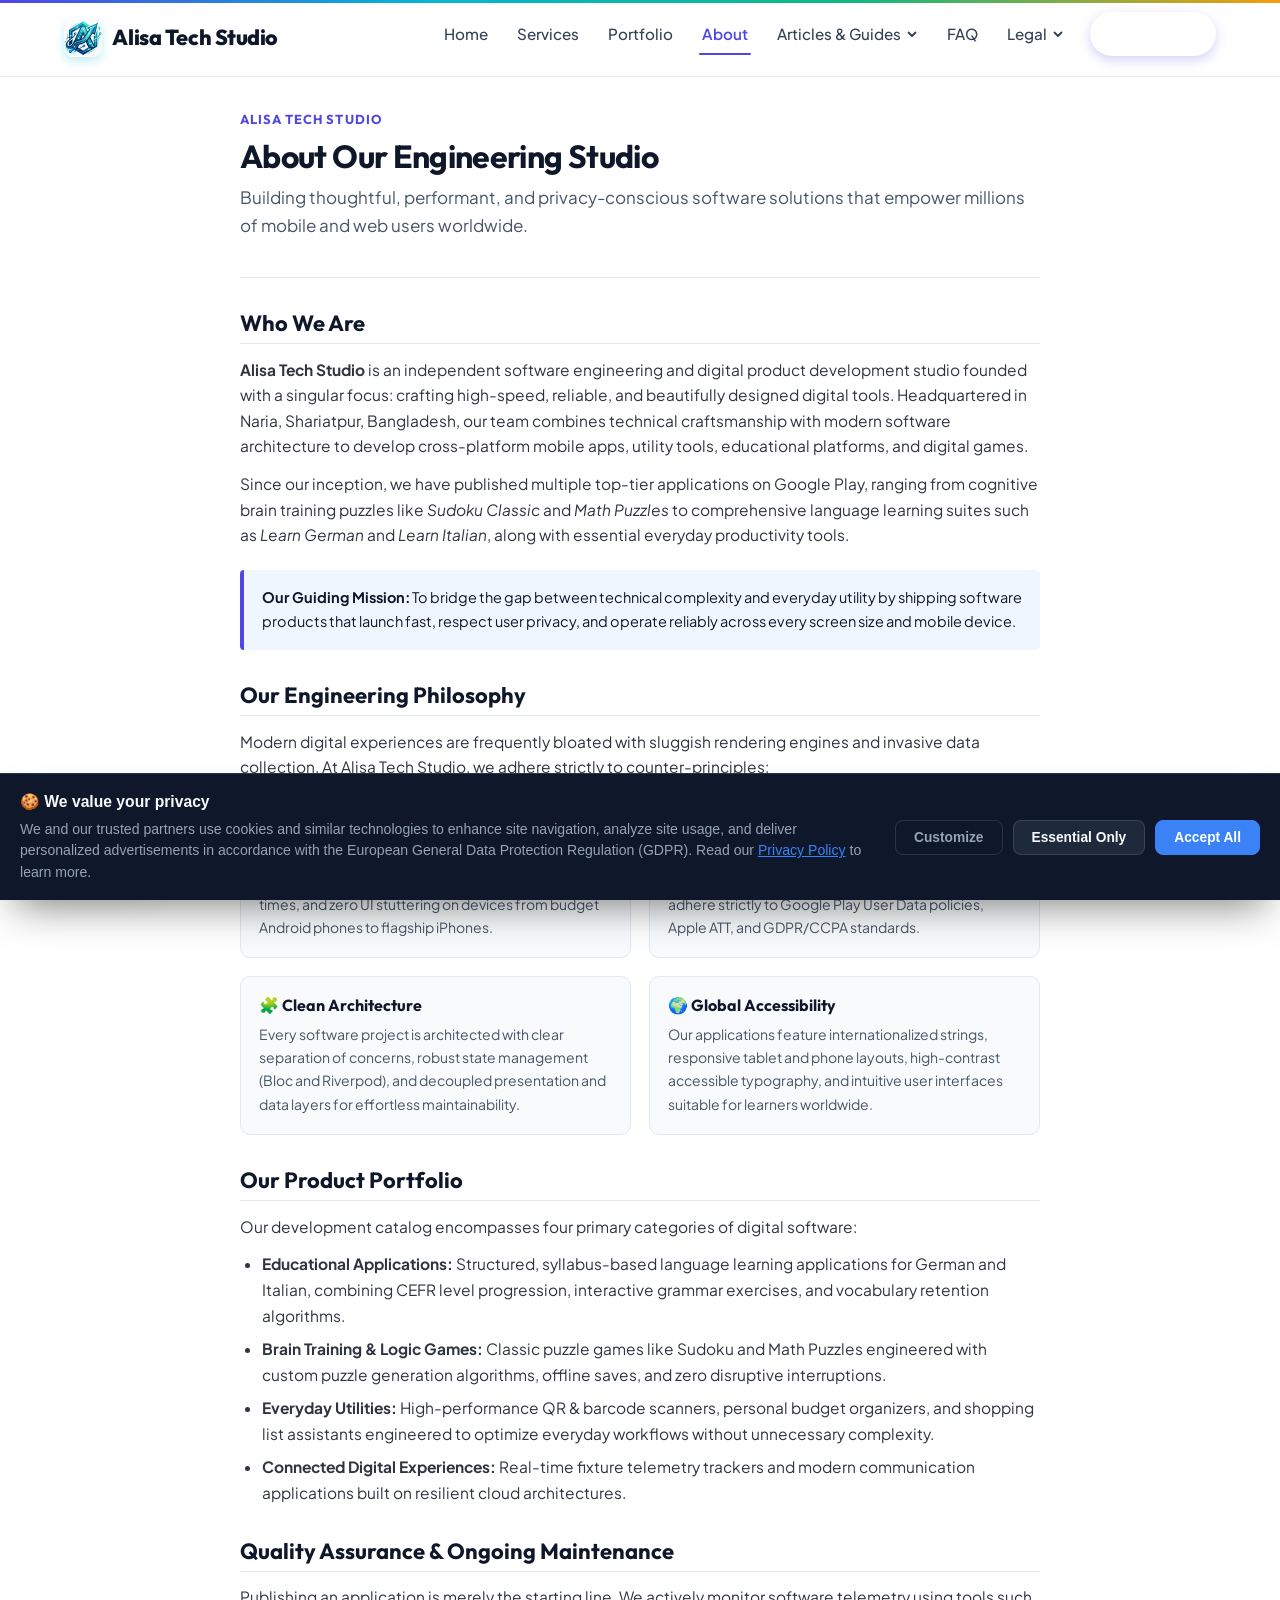
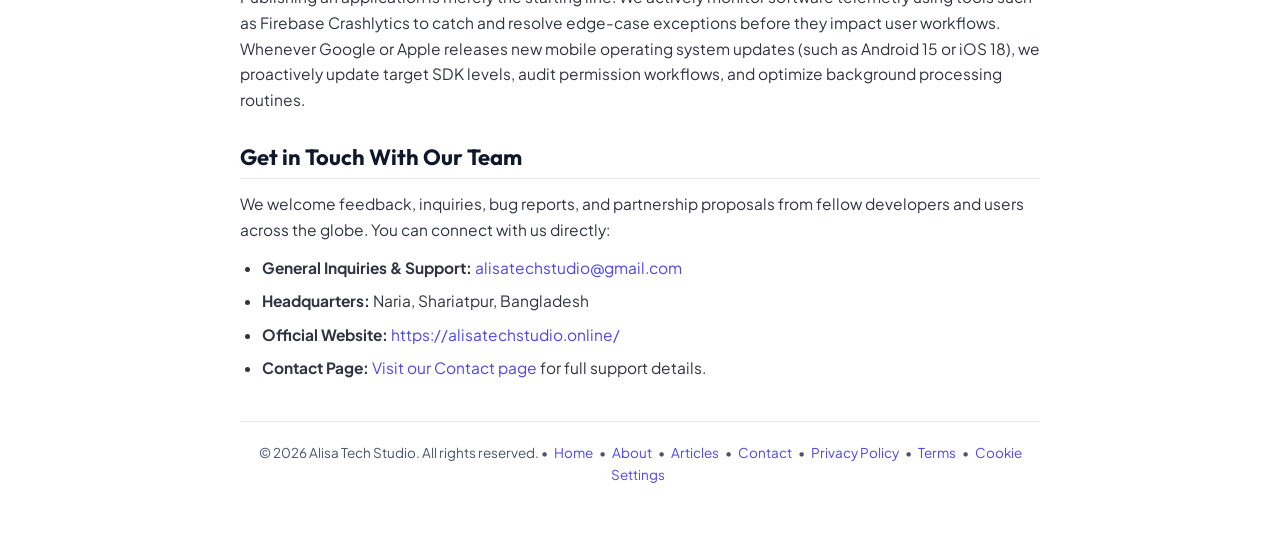
==== commit 6b69d92a: "refactor: remove redundant secondary back-nav link strip across all pages" ====
--- a/about.html
+++ b/about.html
@@ -199,245 +199,7 @@
     background: #fff;
   }
 
-  /* Accessibility: Skip Link */
-  .skip-link {
-    position: absolute;
-    top: -100px;
-    left: 1rem;
-    background: #4f46e5;
-    color: #ffffff;
-    padding: 0.6rem 1.2rem;
-    border-radius: 8px;
-    font-weight: 600;
-    font-size: 0.9rem;
-    z-index: 9999;
-    transition: top 0.2s ease;
-    text-decoration: none;
-  }
-  .skip-link:focus {
-    top: 1rem;
-  }
-
-  /* Top Animated Accent Bar */
-  .top-accent-bar {
-    position: fixed;
-    top: 0;
-    left: 0;
-    width: 200%;
-    height: 3px;
-    background: linear-gradient(90deg, #4f46e5, #06b6d4, #10b981, #f59e0b, #ec4899, #8b5cf6, #4f46e5);
-    animation: rainbowBar 8s linear infinite;
-    z-index: 9999;
-    pointer-events: none;
-  }
-  @keyframes rainbowBar {
-    0% { transform: translateX(0); }
-    100% { transform: translateX(-50%); }
-  }
-
-  /* --- Main Site Header & Navigation --- */
-  header.site-header {
-    position: sticky;
-    top: 0;
-    z-index: 1000;
-    background: rgba(255, 255, 255, 0.92);
-    backdrop-filter: blur(14px);
-    -webkit-backdrop-filter: blur(14px);
-    border-bottom: 1px solid rgba(226, 232, 240, 0.85);
-    transition: all 0.3s ease;
-    width: 100%;
-  }
-
-  .nav-container-wrapper {
-    max-width: 1200px;
-    margin: 0 auto;
-    padding: 0 1.5rem;
-    display: flex;
-    justify-content: space-between;
-    align-items: center;
-    height: 76px;
-  }
-
-  .site-logo {
-    display: flex;
-    align-items: center;
-    gap: 0.65rem;
-    font-family: 'Outfit', sans-serif;
-    font-size: 1.35rem;
-    font-weight: 800;
-    color: #0f172a;
-    letter-spacing: -0.02em;
-    text-decoration: none;
-  }
-
-  .site-logo img {
-    border-radius: 9px;
-    object-fit: contain;
-    box-shadow: 0 4px 10px rgba(6, 182, 212, 0.25);
-  }
-
-  .main-nav {
-    display: flex;
-    align-items: center;
-  }
-
-  .nav-links {
-    display: flex;
-    align-items: center;
-    list-style: none;
-    gap: 1.6rem;
-    margin: 0;
-    padding: 0;
-  }
-
-  .nav-links a {
-    font-size: 0.95rem;
-    font-weight: 500;
-    color: #334155;
-    padding: 0.4rem 0.2rem;
-    position: relative;
-    text-decoration: none;
-    transition: color 0.2s ease;
-  }
-
-  .nav-links a:hover,
-  .nav-links a.active {
-    color: #4f46e5;
-  }
-
-  .nav-links a::after {
-    content: '';
-    position: absolute;
-    bottom: -2px;
-    left: 0;
-    width: 0;
-    height: 2px;
-    background: #4f46e5;
-    transition: width 0.25s ease;
-    border-radius: 2px;
-  }
-
-  .nav-links a:hover::after,
-  .nav-links a.active::after {
-    width: 100%;
-  }
-
-  .nav-btn {
-    background: #4f46e5;
-    color: white !important;
-    padding: 0.62rem 1.35rem !important;
-    border-radius: 9999px;
-    font-weight: 600 !important;
-    box-shadow: 0 4px 12px rgba(79, 70, 229, 0.25);
-    transition: all 0.25s ease !important;
-    display: inline-flex;
-    align-items: center;
-    justify-content: center;
-  }
-
-  .nav-btn:hover {
-    background: #4338ca !important;
-    transform: translateY(-2px);
-    box-shadow: 0 6px 16px rgba(79, 70, 229, 0.35);
-  }
-
-  .nav-btn::after {
-    display: none !important;
-  }
-
-  .menu-toggle {
-    display: none;
-    background: none;
-    border: none;
-    width: 42px;
-    height: 42px;
-    padding: 10px 8px;
-    cursor: pointer;
-    border-radius: 8px;
-    transition: background 0.2s ease;
-  }
-
-  .menu-toggle:hover {
-    background: rgba(0, 0, 0, 0.05);
-  }
-
-  .menu-toggle:focus-visible {
-    outline: 2px solid #4f46e5;
-    outline-offset: 2px;
-  }
-
-  .hamburger-icon {
-    display: flex;
-    flex-direction: column;
-    justify-content: space-between;
-    width: 24px;
-    height: 18px;
-  }
-
-  .hamburger-bar {
-    display: block;
-    width: 100%;
-    height: 2.2px;
-    background-color: #0f172a;
-    border-radius: 2px;
-    transition: transform 0.25s ease, opacity 0.2s ease;
-  }
-
-  .menu-toggle[aria-expanded="true"] .hamburger-bar:nth-child(1) {
-    transform: translateY(8px) rotate(45deg);
-  }
-
-  .menu-toggle[aria-expanded="true"] .hamburger-bar:nth-child(2) {
-    opacity: 0;
-  }
-
-  .menu-toggle[aria-expanded="true"] .hamburger-bar:nth-child(3) {
-    transform: translateY(-8px) rotate(-45deg);
-  }
-
-  @media (max-width: 880px) {
-    .menu-toggle {
-      display: flex;
-      align-items: center;
-      justify-content: center;
-    }
-
-    .main-nav {
-      display: none;
-      position: absolute;
-      top: 76px;
-      left: 0;
-      right: 0;
-      background: rgba(255, 255, 255, 0.98);
-      backdrop-filter: blur(16px);
-      -webkit-backdrop-filter: blur(16px);
-      border-bottom: 1px solid #e2e8f0;
-      box-shadow: 0 16px 30px rgba(0, 0, 0, 0.08);
-      padding: 1.5rem 2rem;
-    }
-
-    .main-nav.active {
-      display: block;
-    }
-
-    .nav-links {
-      flex-direction: column;
-      align-items: stretch;
-      gap: 1rem;
-    }
-
-    .nav-links a {
-      padding: 0.6rem 0.4rem;
-      font-size: 1.05rem;
-      font-weight: 600;
-    }
-
-    .nav-links .nav-btn {
-      text-align: center;
-      margin-top: 0.5rem;
-      display: block;
-    }
-  }
+
 
   .wrap {
     max-width: 840px;
@@ -457,21 +219,6 @@
     font-weight: 700;
     margin-bottom: 6px;
     font-family: 'Outfit', sans-serif;
-  }
-  .back-nav {
-    margin-bottom: 20px;
-    display: flex;
-    gap: 16px;
-    flex-wrap: wrap;
-    font-size: 14px;
-    font-weight: 600;
-  }
-  .back-nav a {
-    color: var(--accent);
-    text-decoration: none;
-  }
-  .back-nav a:hover {
-    text-decoration: underline;
   }
 
   h1 {
@@ -627,49 +374,10 @@
 </style>
 </head>
 <body>
-  <!-- Skip Link for Keyboard Accessibility -->
-  <a href="#main-content" class="skip-link">Skip to main content</a>
-
-  <div class="top-accent-bar" aria-hidden="true"></div>
-
-  <!-- Main Site Header -->
-  <header class="site-header" id="siteHeader">
-    <div class="nav-container-wrapper">
-      <a href="index.html" class="site-logo" aria-label="Alisa Tech Studio Homepage">
-        <img src="assets/icons/site-icon.png" alt="Alisa Tech Studio Logo" width="38" height="38">
-        <span>Alisa Tech Studio</span>
-      </a>
-      <button class="menu-toggle" id="menuToggle" aria-label="Toggle Navigation Menu" aria-expanded="false" aria-controls="mainNav">
-        <span class="hamburger-icon" aria-hidden="true">
-          <span class="hamburger-bar"></span>
-          <span class="hamburger-bar"></span>
-          <span class="hamburger-bar"></span>
-        </span>
-      </button>
-      <nav class="main-nav" id="mainNav" aria-label="Primary Navigation">
-        <ul class="nav-links" id="navLinks">
-          <li><a href="index.html" class="nav-item" data-nav="home">Home</a></li>
-          <li><a href="services.html" class="nav-item" data-nav="services">Services</a></li>
-          <li><a href="portfolio.html" class="nav-item" data-nav="portfolio">Portfolio</a></li>
-          <li><a href="about.html" class="nav-item active" data-nav="about">About</a></li>
-          <li><a href="articles.html" class="nav-item" data-nav="articles">Articles</a></li>
-          <li><a href="faq.html" class="nav-item" data-nav="faq">FAQ</a></li>
-          <li><a href="contact.html" class="nav-item nav-btn" data-nav="contact">Contact Us</a></li>
-        </ul>
-      </nav>
-    </div>
-  </header>
+  <!-- Common Navigation Header (single source of truth: js/site-header.js) -->
+  <div id="site-header-container" data-common-header></div>
 
   <div class="wrap" id="main-content">
-    <div class="back-nav">
-      <a href="index.html">&larr; Home</a>
-      <a href="services.html">Services</a>
-      <a href="portfolio.html">Portfolio</a>
-      <a href="articles.html">Articles &amp; Guides</a>
-      <a href="faq.html">FAQ</a>
-      <a href="contact.html">Contact Us</a>
-      <a href="privacy_policy.html">Privacy Policy</a>
-    </div>
 
     <header class="page-hero">
       <div class="brand">Alisa Tech Studio</div>
--- a/css/common.css
+++ b/css/common.css
@@ -163,12 +163,19 @@
   display: flex;
   align-items: center;
   list-style: none;
-  gap: 1.6rem;
+  gap: 1.4rem;
   margin: 0;
   padding: 0;
 }
 
-.nav-links a {
+.nav-links > li {
+  position: relative;
+  display: flex;
+  align-items: center;
+}
+
+.nav-links a,
+.nav-dropdown-toggle {
   font-size: 0.95rem;
   font-weight: 500;
   color: var(--dark-muted);
@@ -176,15 +183,26 @@
   position: relative;
   text-decoration: none;
   transition: color 0.2s ease;
+  background: none;
+  border: none;
+  cursor: pointer;
+  font-family: inherit;
+  display: inline-flex;
+  align-items: center;
+  gap: 0.35rem;
 }
 
 .nav-links a:hover,
-.nav-links a.active {
+.nav-links a.active,
+.nav-dropdown-toggle:hover,
+.nav-dropdown-toggle.active,
+.nav-dropdown.open .nav-dropdown-toggle {
   color: var(--primary);
   font-weight: 600;
 }
 
-.nav-links a::after {
+.nav-links a::after,
+.nav-dropdown-toggle::after {
   content: '';
   position: absolute;
   bottom: -2px;
@@ -197,8 +215,147 @@
 }
 
 .nav-links a:hover::after,
-.nav-links a.active::after {
+.nav-links a.active::after,
+.nav-dropdown-toggle:hover::after,
+.nav-dropdown-toggle.active::after,
+.nav-dropdown.open .nav-dropdown-toggle::after {
   width: 100%;
+}
+
+.dropdown-chevron {
+  display: inline-block;
+  transition: transform 0.25s cubic-bezier(0.16, 1, 0.3, 1);
+  vertical-align: middle;
+}
+
+.nav-dropdown:hover .dropdown-chevron,
+.nav-dropdown.open .dropdown-chevron {
+  transform: rotate(180deg);
+}
+
+/* --- Dropdown Menu Container (Desktop) --- */
+.nav-dropdown {
+  position: relative;
+}
+
+.nav-dropdown-menu {
+  position: absolute;
+  top: calc(100% + 10px);
+  left: 50%;
+  transform: translateX(-50%) translateY(8px);
+  min-width: 350px;
+  background: rgba(255, 255, 255, 0.98);
+  backdrop-filter: blur(20px);
+  -webkit-backdrop-filter: blur(20px);
+  border: 1px solid rgba(226, 232, 240, 0.95);
+  border-radius: 14px;
+  box-shadow: 0 16px 36px rgba(15, 23, 42, 0.12), 0 4px 12px rgba(15, 23, 42, 0.04);
+  padding: 0.6rem;
+  opacity: 0;
+  visibility: hidden;
+  pointer-events: none;
+  transition: opacity 0.2s ease, transform 0.2s cubic-bezier(0.16, 1, 0.3, 1), visibility 0.2s ease;
+  z-index: 1050;
+  display: flex;
+  flex-direction: column;
+}
+
+.nav-dropdown-menu-sm {
+  min-width: 300px;
+}
+
+/* Invisible bridge so mouse hover doesn't drop between trigger and menu */
+.nav-dropdown-menu::before {
+  content: '';
+  position: absolute;
+  top: -12px;
+  left: 0;
+  right: 0;
+  height: 12px;
+}
+
+.nav-dropdown:hover .nav-dropdown-menu,
+.nav-dropdown:focus-within .nav-dropdown-menu,
+.nav-dropdown.open .nav-dropdown-menu {
+  opacity: 1;
+  visibility: visible;
+  pointer-events: auto;
+  transform: translateX(-50%) translateY(0);
+}
+
+.dropdown-menu-header {
+  padding: 0.35rem 0.65rem 0.45rem;
+}
+
+.dropdown-category {
+  font-size: 0.7rem;
+  font-weight: 700;
+  text-transform: uppercase;
+  letter-spacing: 0.08em;
+  color: #94a3b8;
+}
+
+.dropdown-link {
+  display: flex !important;
+  align-items: flex-start !important;
+  gap: 0.75rem !important;
+  padding: 0.6rem 0.65rem !important;
+  border-radius: 10px;
+  text-decoration: none;
+  transition: background 0.18s ease, transform 0.15s ease !important;
+  color: inherit !important;
+  font-weight: normal !important;
+}
+
+.dropdown-link::after {
+  display: none !important;
+}
+
+.dropdown-link:hover {
+  background: #f1f5f9;
+  transform: translateX(2px);
+}
+
+.dropdown-link.active {
+  background: #eef2ff;
+}
+
+.dropdown-icon {
+  font-size: 1.15rem;
+  line-height: 1.2;
+  flex-shrink: 0;
+  padding-top: 1px;
+}
+
+.dropdown-link-body {
+  display: flex;
+  flex-direction: column;
+  gap: 0.15rem;
+  min-width: 0;
+}
+
+.dropdown-link-title {
+  font-size: 0.88rem;
+  font-weight: 600;
+  color: var(--dark);
+  line-height: 1.3;
+}
+
+.dropdown-link.active .dropdown-link-title {
+  color: var(--primary);
+  font-weight: 700;
+}
+
+.dropdown-link-desc {
+  font-size: 0.75rem;
+  color: var(--dark-muted);
+  line-height: 1.35;
+}
+
+.dropdown-divider {
+  height: 1px;
+  background: #e2e8f0;
+  margin: 0.4rem 0.4rem;
 }
 
 .nav-btn {
@@ -274,7 +431,7 @@
   transform: translateY(-8px) rotate(-45deg);
 }
 
-@media (max-width: 880px) {
+@media (max-width: 960px) {
   .menu-toggle {
     display: flex;
     align-items: center;
@@ -292,7 +449,9 @@
     -webkit-backdrop-filter: blur(16px);
     border-bottom: 1px solid var(--card-border);
     box-shadow: 0 16px 30px rgba(0, 0, 0, 0.08);
-    padding: 1.5rem 2rem;
+    padding: 1.5rem 1.75rem 2rem;
+    max-height: calc(100vh - 80px);
+    overflow-y: auto;
   }
 
   .main-nav.active {
@@ -302,19 +461,67 @@
   .nav-links {
     flex-direction: column;
     align-items: stretch;
-    gap: 1rem;
-  }
-
-  .nav-links a {
-    padding: 0.6rem 0.4rem;
+    gap: 0.75rem;
+  }
+
+  .nav-links > li {
+    display: flex;
+    flex-direction: column;
+    align-items: stretch;
+    width: 100%;
+  }
+
+  .nav-links a,
+  .nav-dropdown-toggle {
+    padding: 0.65rem 0.5rem;
     font-size: 1.05rem;
     font-weight: 600;
+    width: 100%;
+    justify-content: space-between;
+  }
+
+  .nav-dropdown:hover .nav-dropdown-menu {
+    display: none;
+  }
+
+  .nav-dropdown-menu {
+    position: static;
+    transform: none;
+    min-width: 100%;
+    box-shadow: none;
+    border: 1px solid var(--card-border);
+    background: #f8fafc;
+    border-radius: 12px;
+    padding: 0.5rem;
+    margin-top: 0.35rem;
+    display: none;
+    opacity: 1;
+    visibility: visible;
+    pointer-events: auto;
+  }
+
+  .nav-dropdown-menu::before {
+    display: none;
+  }
+
+  .nav-dropdown.open .nav-dropdown-menu {
+    display: flex !important;
+  }
+
+  .dropdown-link {
+    padding: 0.55rem 0.6rem !important;
+  }
+
+  .dropdown-link-desc {
+    font-size: 0.72rem;
   }
 
   .nav-links .nav-btn {
     text-align: center;
-    margin-top: 0.5rem;
-    display: block;
+    margin-top: 0.75rem;
+    display: flex;
+    justify-content: center;
+    padding: 0.75rem 1.5rem !important;
   }
 }
 
